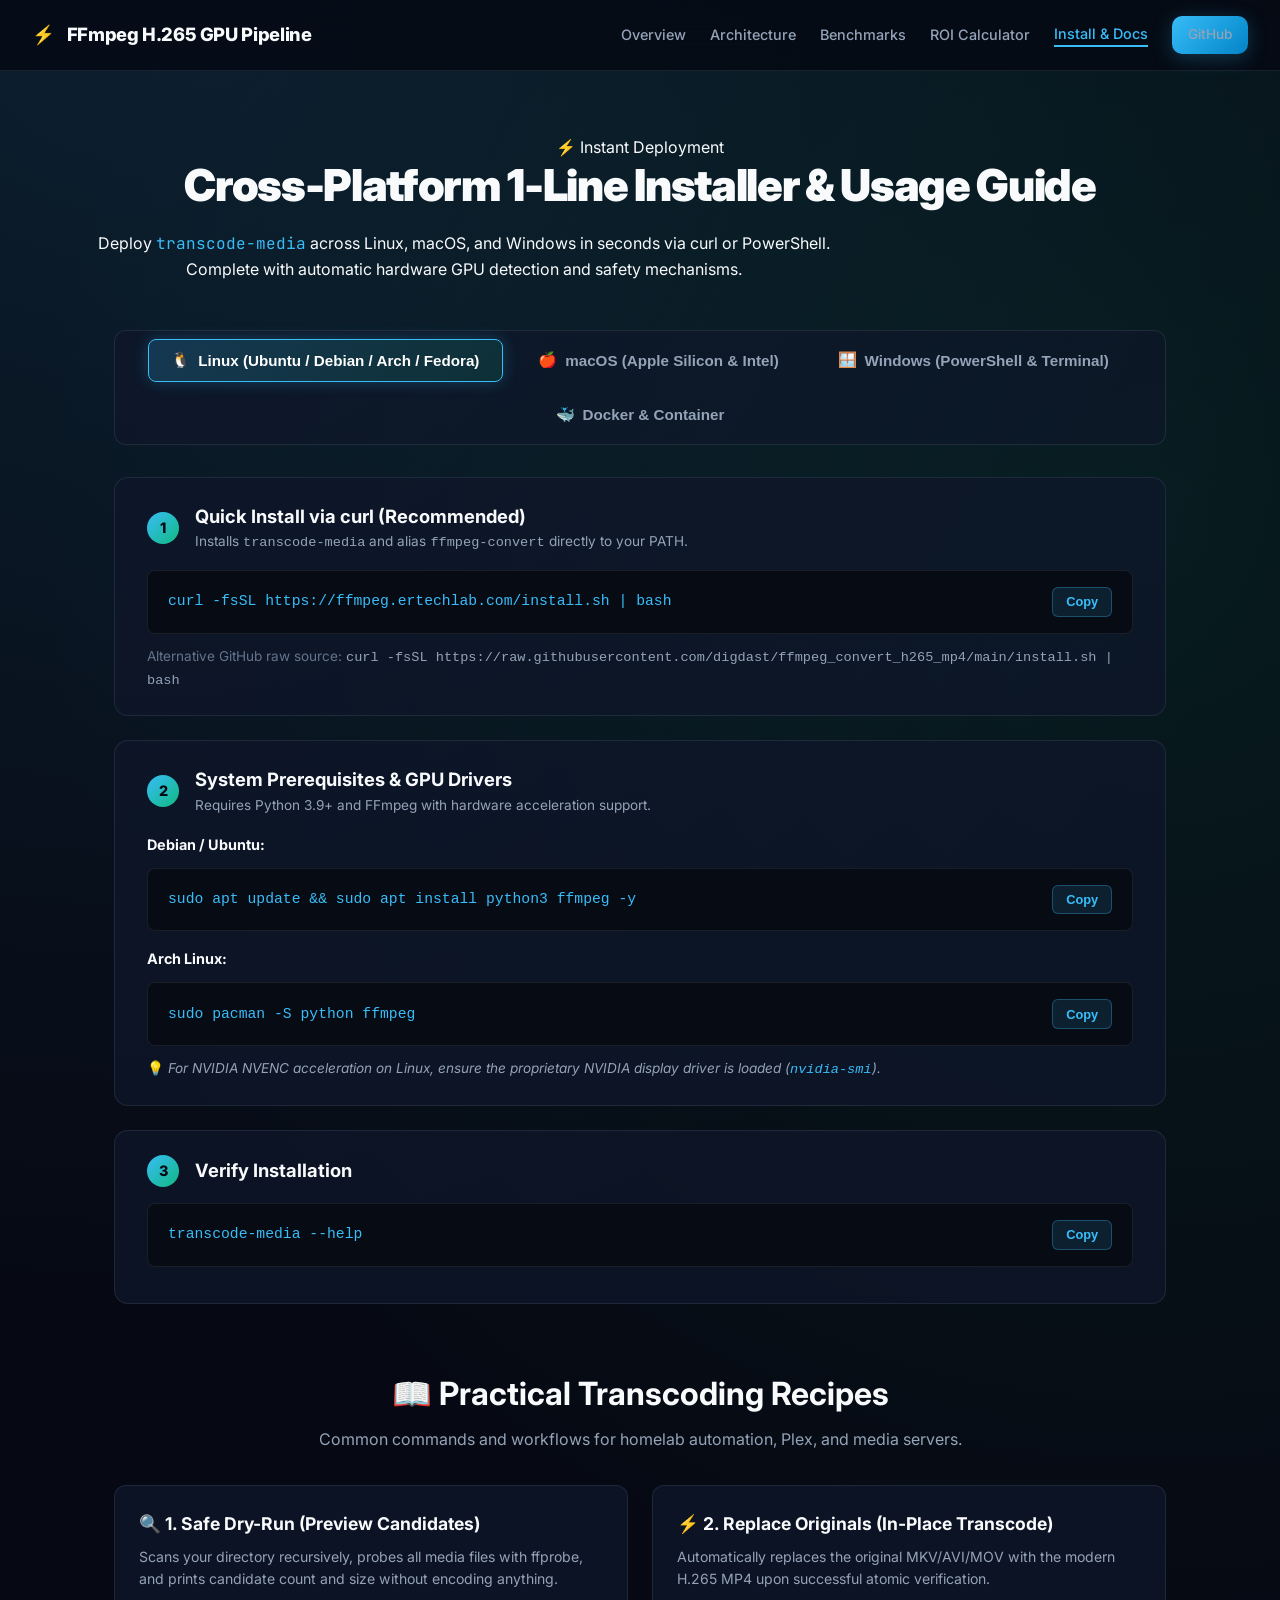
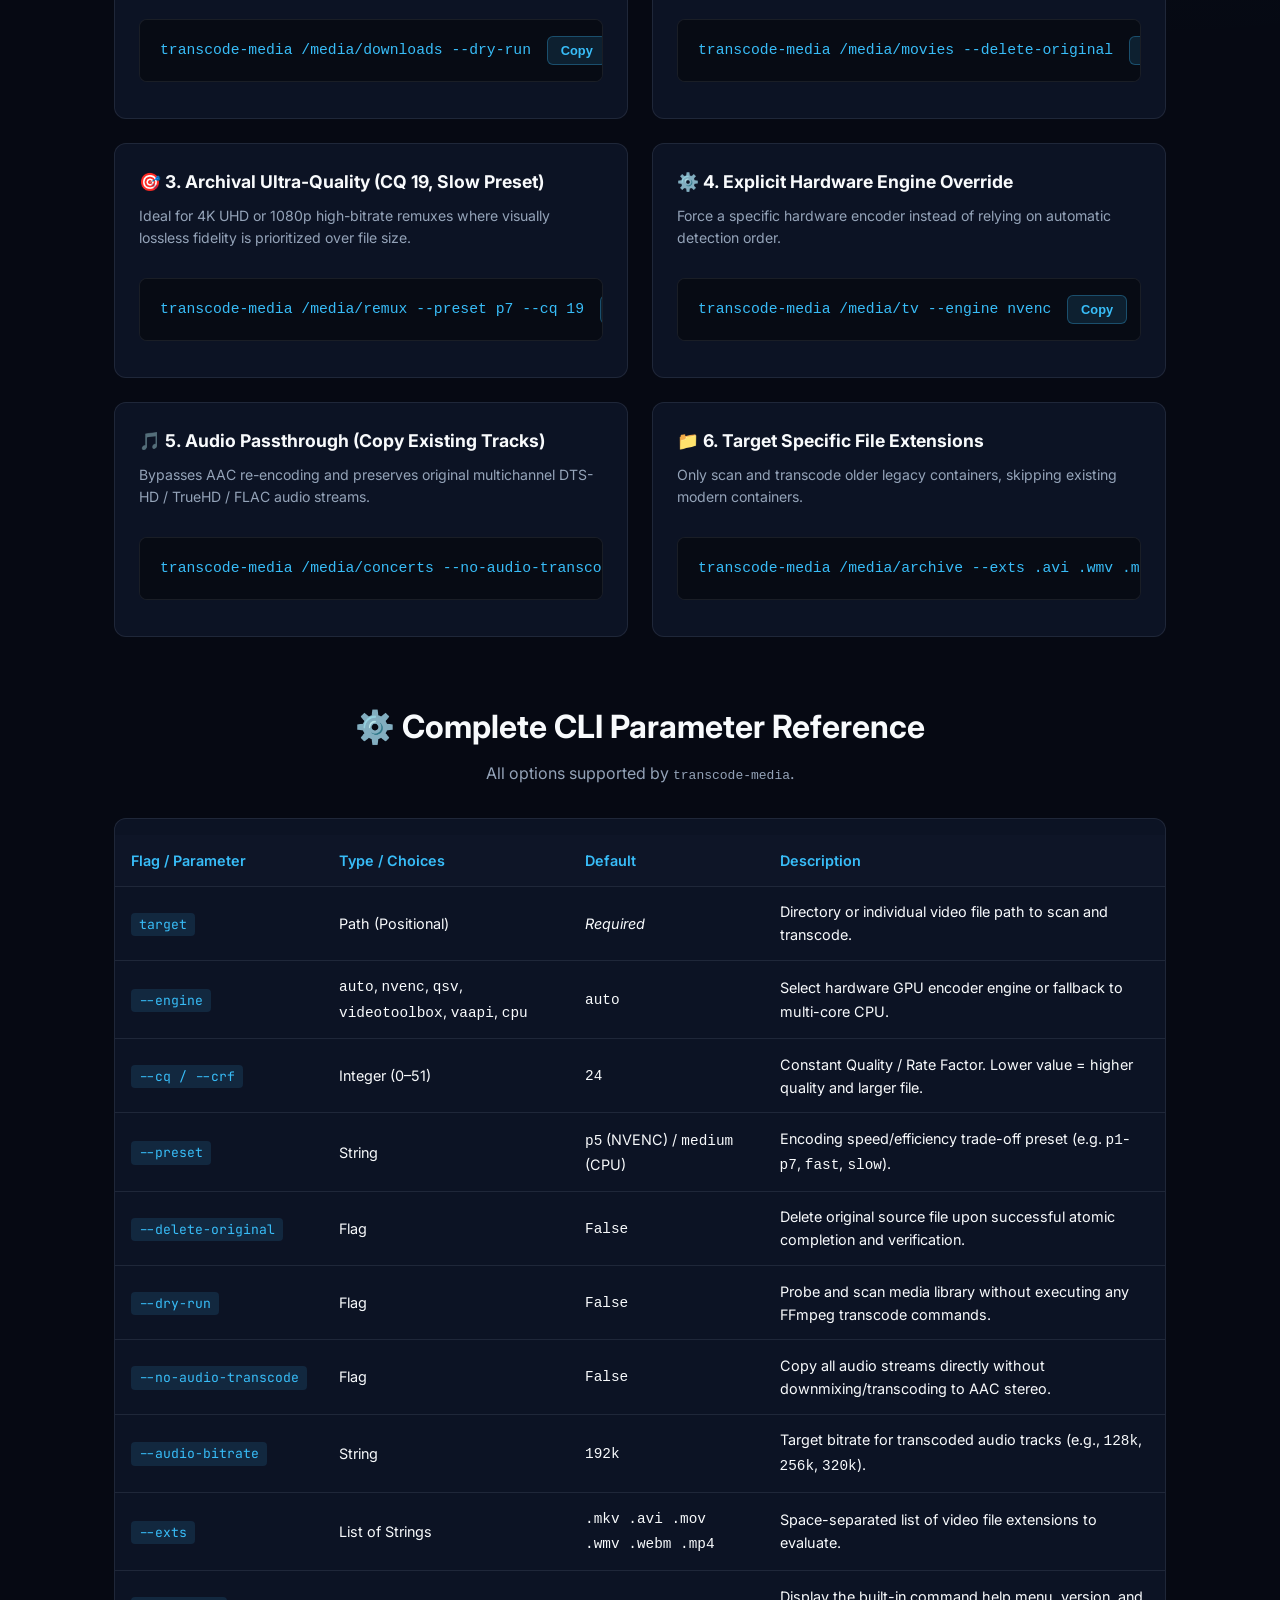
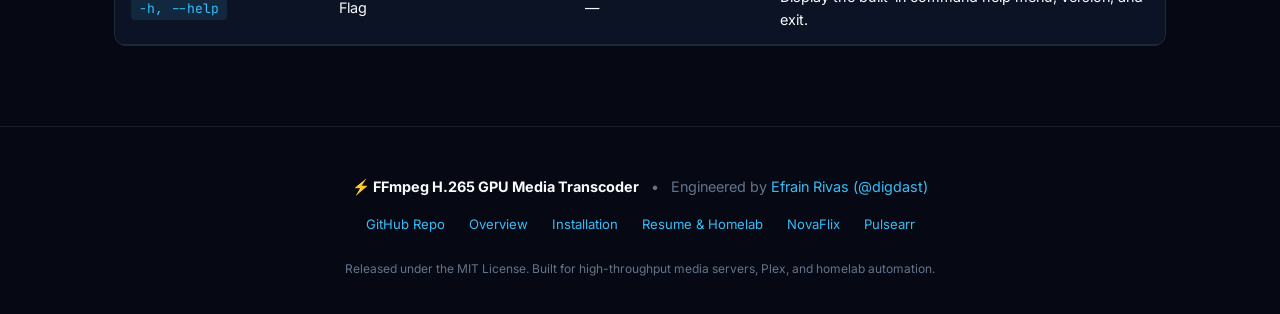
==== web/install.html @ f11d46e8 "feat(installer): add cross-platform 1-line curl/powershell installers and comprehensive web installa" ====
<!DOCTYPE html>
<html lang="en">
<head>
  <meta charset="UTF-8">
  <meta name="viewport" content="width=device-width, initial-scale=1.0">
  <title>Installation & Usage Guide | GPU-Accelerated H.265 Transcoder</title>
  <meta name="description" content="Cross-platform 1-line installer and comprehensive usage guide for the GPU-Accelerated H.265 (HEVC) Media Transcoder pipeline.">
  <link rel="stylesheet" href="css/style.css">
  <link rel="preconnect" href="https://fonts.googleapis.com">
  <link rel="preconnect" href="https://fonts.gstatic.com" crossorigin>
  <link href="https://fonts.googleapis.com/css2?family=Inter:wght@400;500;600;700;800&family=JetBrains+Mono:wght@400;500;600;700&display=swap" rel="stylesheet">
  <link rel="icon" type="image/svg+xml" href="data:image/svg+xml,<svg xmlns='http://www.w3.org/2000/svg' viewBox='0 0 24 24' fill='%2338bdf8'><path d='M13 2L3 14h9l-1 8 10-12h-9l1-8z'/></svg>">
</head>
<body>

  <!-- Navigation -->
  <nav class="navbar">
    <div class="nav-brand">
      <span class="nav-logo">⚡</span>
      <span class="nav-title">FFmpeg H.265 <span class="nav-badge">GPU Pipeline</span></span>
    </div>
    <div class="nav-links">
      <a href="index.html" class="nav-link">Overview</a>
      <a href="index.html#architecture" class="nav-link">Architecture</a>
      <a href="index.html#benchmarks" class="nav-link">Benchmarks</a>
      <a href="index.html#calculator" class="nav-link">ROI Calculator</a>
      <a href="install.html" class="nav-link active" style="color: var(--cyan); border-bottom: 2px solid var(--cyan);">Install & Docs</a>
      <a href="https://github.com/digdast/ffmpeg_convert_h265_mp4" target="_blank" rel="noopener noreferrer" class="btn btn-primary" style="padding: 0.5rem 1rem; font-size: 0.85rem;">
        GitHub
      </a>
    </div>
  </nav>

  <!-- Hero Section -->
  <header class="hero" style="padding: 4rem 1.5rem 2rem;">
    <div class="hero-badge">⚡ Instant Deployment</div>
    <h1 class="hero-title" style="font-size: 2.75rem;">
      Cross-Platform <span class="text-gradient">1-Line Installer</span> & Usage Guide
    </h1>
    <p class="hero-subtitle" style="max-width: 800px;">
      Deploy <code style="color:var(--cyan); font-family:var(--font-mono);">transcode-media</code> across Linux, macOS, and Windows in seconds via curl or PowerShell. Complete with automatic hardware GPU detection and safety mechanisms.
    </p>
  </header>

  <!-- Main Container -->
  <main class="container" style="max-width: 1100px; margin: 0 auto; padding: 1rem 1.5rem 5rem;">

    <!-- OS Switcher Tabs -->
    <div class="os-tabs">
      <button class="os-tab-btn active" data-tab="linux">
        <span>🐧</span> Linux (Ubuntu / Debian / Arch / Fedora)
      </button>
      <button class="os-tab-btn" data-tab="macos">
        <span>🍎</span> macOS (Apple Silicon & Intel)
      </button>
      <button class="os-tab-btn" data-tab="windows">
        <span>🪟</span> Windows (PowerShell & Terminal)
      </button>
      <button class="os-tab-btn" data-tab="docker">
        <span>🐳</span> Docker & Container
      </button>
    </div>

    <!-- TAB 1: LINUX -->
    <div class="tab-pane active" id="tab-linux">
      <div class="steps-container">

        <!-- Step 1: 1-Line Curl -->
        <div class="step-card">
          <div class="step-header">
            <span class="step-num">1</span>
            <div>
              <div class="step-title">Quick Install via curl (Recommended)</div>
              <div style="font-size: 0.85rem; color: var(--text-muted);">Installs <code>transcode-media</code> and alias <code>ffmpeg-convert</code> directly to your PATH.</div>
            </div>
          </div>
          <div class="code-box">
            <code id="curl-linux">curl -fsSL https://ffmpeg.ertechlab.com/install.sh | bash</code>
            <button class="copy-mini-btn" onclick="copyText(this, document.getElementById('curl-linux').innerText)">Copy</button>
          </div>
          <p style="font-size: 0.85rem; color: var(--text-dim); margin-top: 0.5rem;">
            Alternative GitHub raw source: <code style="color:var(--text-muted);">curl -fsSL https://raw.githubusercontent.com/digdast/ffmpeg_convert_h265_mp4/main/install.sh | bash</code>
          </p>
        </div>

        <!-- Step 2: Prerequisites -->
        <div class="step-card">
          <div class="step-header">
            <span class="step-num">2</span>
            <div>
              <div class="step-title">System Prerequisites & GPU Drivers</div>
              <div style="font-size: 0.85rem; color: var(--text-muted);">Requires Python 3.9+ and FFmpeg with hardware acceleration support.</div>
            </div>
          </div>
          <p style="font-size: 0.9rem; margin-bottom: 0.5rem;"><strong>Debian / Ubuntu:</strong></p>
          <div class="code-box">
            <code>sudo apt update && sudo apt install python3 ffmpeg -y</code>
            <button class="copy-mini-btn" onclick="copyText(this, 'sudo apt update && sudo apt install python3 ffmpeg -y')">Copy</button>
          </div>
          <p style="font-size: 0.9rem; margin-top: 1rem; margin-bottom: 0.5rem;"><strong>Arch Linux:</strong></p>
          <div class="code-box">
            <code>sudo pacman -S python ffmpeg</code>
            <button class="copy-mini-btn" onclick="copyText(this, 'sudo pacman -S python ffmpeg')">Copy</button>
          </div>
          <p style="font-size: 0.85rem; color: var(--text-muted); margin-top: 0.75rem;">
            💡 <em>For NVIDIA NVENC acceleration on Linux, ensure the proprietary NVIDIA display driver is loaded (<code style="color:var(--cyan);">nvidia-smi</code>).</em>
          </p>
        </div>

        <!-- Step 3: Verification -->
        <div class="step-card">
          <div class="step-header">
            <span class="step-num">3</span>
            <div>
              <div class="step-title">Verify Installation</div>
            </div>
          </div>
          <div class="code-box">
            <code>transcode-media --help</code>
            <button class="copy-mini-btn" onclick="copyText(this, 'transcode-media --help')">Copy</button>
          </div>
        </div>

      </div>
    </div>

    <!-- TAB 2: MACOS -->
    <div class="tab-pane" id="tab-macos">
      <div class="steps-container">

        <div class="step-card">
          <div class="step-header">
            <span class="step-num">1</span>
            <div>
              <div class="step-title">1-Line Install via Terminal</div>
              <div style="font-size: 0.85rem; color: var(--text-muted);">Supports M1/M2/M3/M4 Apple Silicon and Intel Macs with native VideoToolbox GPU acceleration.</div>
            </div>
          </div>
          <div class="code-box">
            <code id="curl-mac">curl -fsSL https://ffmpeg.ertechlab.com/install.sh | bash</code>
            <button class="copy-mini-btn" onclick="copyText(this, document.getElementById('curl-mac').innerText)">Copy</button>
          </div>
        </div>

        <div class="step-card">
          <div class="step-header">
            <span class="step-num">2</span>
            <div>
              <div class="step-title">Homebrew Dependencies</div>
              <div style="font-size: 0.85rem; color: var(--text-muted);">Install FFmpeg built with Apple VideoToolbox hardware encoder support.</div>
            </div>
          </div>
          <div class="code-box">
            <code>brew install python ffmpeg</code>
            <button class="copy-mini-btn" onclick="copyText(this, 'brew install python ffmpeg')">Copy</button>
          </div>
          <p style="font-size: 0.85rem; color: var(--text-muted); margin-top: 0.75rem;">
            🍏 <em>Apple VideoToolbox uses dedicated hardware media silicon on M-series chips for ultra-fast, zero-fan-noise transcoding.</em>
          </p>
        </div>

        <div class="step-card">
          <div class="step-header">
            <span class="step-num">3</span>
            <div>
              <div class="step-title">Verify CLI Availability</div>
            </div>
          </div>
          <div class="code-box">
            <code>transcode-media --help</code>
            <button class="copy-mini-btn" onclick="copyText(this, 'transcode-media --help')">Copy</button>
          </div>
        </div>

      </div>
    </div>

    <!-- TAB 3: WINDOWS -->
    <div class="tab-pane" id="tab-windows">
      <div class="steps-container">

        <div class="step-card">
          <div class="step-header">
            <span class="step-num">1</span>
            <div>
              <div class="step-title">1-Line PowerShell Installation</div>
              <div style="font-size: 0.85rem; color: var(--text-muted);">Runs in standard Windows PowerShell (5.1) or PowerShell Core (7+). No admin rights required.</div>
            </div>
          </div>
          <div class="code-box">
            <code id="curl-win">irm https://ffmpeg.ertechlab.com/install.ps1 | iex</code>
            <button class="copy-mini-btn" onclick="copyText(this, document.getElementById('curl-win').innerText)">Copy</button>
          </div>
          <p style="font-size: 0.85rem; color: var(--text-dim); margin-top: 0.5rem;">
            Alternative GitHub raw source: <code style="color:var(--text-muted);">irm https://raw.githubusercontent.com/digdast/ffmpeg_convert_h265_mp4/main/install.ps1 | iex</code>
          </p>
        </div>

        <div class="step-card">
          <div class="step-header">
            <span class="step-num">2</span>
            <div>
              <div class="step-title">Prerequisites via Windows Package Manager (winget)</div>
              <div style="font-size: 0.85rem; color: var(--text-muted);">If Python or FFmpeg are not already in your Windows PATH, install both with a single command:</div>
            </div>
          </div>
          <div class="code-box">
            <code>winget install Python.Python.3.12 Gyan.FFmpeg</code>
            <button class="copy-mini-btn" onclick="copyText(this, 'winget install Python.Python.3.12 Gyan.FFmpeg')">Copy</button>
          </div>
          <p style="font-size: 0.85rem; color: var(--text-muted); margin-top: 0.75rem;">
            💡 <em>Gyan.FFmpeg includes full NVIDIA NVENC and Intel QuickSync hardware codecs out of the box.</em>
          </p>
        </div>

        <div class="step-card">
          <div class="step-header">
            <span class="step-num">3</span>
            <div>
              <div class="step-title">Instant Global Execution</div>
              <div style="font-size: 0.85rem; color: var(--text-muted);">Both <code>transcode-media</code> and <code>ffmpeg-convert</code> are available in CMD and PowerShell:</div>
            </div>
          </div>
          <div class="code-box">
            <code>transcode-media "D:\Media\Movies" --dry-run</code>
            <button class="copy-mini-btn" onclick="copyText(this, 'transcode-media \"D:\\Media\\Movies\" --dry-run')">Copy</button>
          </div>
        </div>

      </div>
    </div>

    <!-- TAB 4: DOCKER -->
    <div class="tab-pane" id="tab-docker">
      <div class="steps-container">

        <div class="step-card">
          <div class="step-header">
            <span class="step-num">1</span>
            <div>
              <div class="step-title">Docker with NVIDIA GPU Passthrough</div>
              <div style="font-size: 0.85rem; color: var(--text-muted);">Run batch transcoding in an isolated container mounting your host media shares:</div>
            </div>
          </div>
          <div class="code-box">
            <code>docker run --rm -it --gpus all -v /data/media:/media python:3.11-slim bash -c "apt update && apt install -y ffmpeg curl && curl -fsSL https://ffmpeg.ertechlab.com/install.sh | bash && transcode-media /media"</code>
            <button class="copy-mini-btn" onclick="copyText(this, 'docker run --rm -it --gpus all -v /data/media:/media python:3.11-slim bash -c \"apt update && apt install -y ffmpeg curl && curl -fsSL https://ffmpeg.ertechlab.com/install.sh | bash && transcode-media /media\"')">Copy</button>
          </div>
        </div>

        <div class="step-card">
          <div class="step-header">
            <span class="step-num">2</span>
            <div>
              <div class="step-title">Kubernetes CronJob / Worker Integration</div>
              <div style="font-size: 0.85rem; color: var(--text-muted);">Deploy directly onto your K3s / K8s cluster alongside NFS persistent volumes.</div>
            </div>
          </div>
          <div class="code-box">
            <code>kubectl apply -f https://ffmpeg.ertechlab.com/k8s/k8s-manifest.yaml</code>
            <button class="copy-mini-btn" onclick="copyText(this, 'kubectl apply -f https://ffmpeg.ertechlab.com/k8s/k8s-manifest.yaml')">Copy</button>
          </div>
        </div>

      </div>
    </div>

    <!-- SECTION: PRACTICAL USAGE RECIPES -->
    <section style="margin-top: 4rem;">
      <div style="text-align: center; margin-bottom: 2rem;">
        <h2 style="font-size: 2rem; margin-bottom: 0.5rem;">📖 Practical Transcoding Recipes</h2>
        <p style="color: var(--text-muted);">Common commands and workflows for homelab automation, Plex, and media servers.</p>
      </div>

      <div class="recipes-grid">

        <!-- Recipe 1 -->
        <div class="recipe-card">
          <div>
            <h4>🔍 1. Safe Dry-Run (Preview Candidates)</h4>
            <p>Scans your directory recursively, probes all media files with ffprobe, and prints candidate count and size without encoding anything.</p>
          </div>
          <div class="code-box">
            <code>transcode-media /media/downloads --dry-run</code>
            <button class="copy-mini-btn" onclick="copyText(this, 'transcode-media /media/downloads --dry-run')">Copy</button>
          </div>
        </div>

        <!-- Recipe 2 -->
        <div class="recipe-card">
          <div>
            <h4>⚡ 2. Replace Originals (In-Place Transcode)</h4>
            <p>Automatically replaces the original MKV/AVI/MOV with the modern H.265 MP4 upon successful atomic verification.</p>
          </div>
          <div class="code-box">
            <code>transcode-media /media/movies --delete-original</code>
            <button class="copy-mini-btn" onclick="copyText(this, 'transcode-media /media/movies --delete-original')">Copy</button>
          </div>
        </div>

        <!-- Recipe 3 -->
        <div class="recipe-card">
          <div>
            <h4>🎯 3. Archival Ultra-Quality (CQ 19, Slow Preset)</h4>
            <p>Ideal for 4K UHD or 1080p high-bitrate remuxes where visually lossless fidelity is prioritized over file size.</p>
          </div>
          <div class="code-box">
            <code>transcode-media /media/remux --preset p7 --cq 19</code>
            <button class="copy-mini-btn" onclick="copyText(this, 'transcode-media /media/remux --preset p7 --cq 19')">Copy</button>
          </div>
        </div>

        <!-- Recipe 4 -->
        <div class="recipe-card">
          <div>
            <h4>⚙️ 4. Explicit Hardware Engine Override</h4>
            <p>Force a specific hardware encoder instead of relying on automatic detection order.</p>
          </div>
          <div class="code-box">
            <code>transcode-media /media/tv --engine nvenc</code>
            <button class="copy-mini-btn" onclick="copyText(this, 'transcode-media /media/tv --engine nvenc')">Copy</button>
          </div>
        </div>

        <!-- Recipe 5 -->
        <div class="recipe-card">
          <div>
            <h4>🎵 5. Audio Passthrough (Copy Existing Tracks)</h4>
            <p>Bypasses AAC re-encoding and preserves original multichannel DTS-HD / TrueHD / FLAC audio streams.</p>
          </div>
          <div class="code-box">
            <code>transcode-media /media/concerts --no-audio-transcode</code>
            <button class="copy-mini-btn" onclick="copyText(this, 'transcode-media /media/concerts --no-audio-transcode')">Copy</button>
          </div>
        </div>

        <!-- Recipe 6 -->
        <div class="recipe-card">
          <div>
            <h4>📁 6. Target Specific File Extensions</h4>
            <p>Only scan and transcode older legacy containers, skipping existing modern containers.</p>
          </div>
          <div class="code-box">
            <code>transcode-media /media/archive --exts .avi .wmv .mov</code>
            <button class="copy-mini-btn" onclick="copyText(this, 'transcode-media /media/archive --exts .avi .wmv .mov')">Copy</button>
          </div>
        </div>

      </div>
    </section>

    <!-- SECTION: CLI FLAGS REFERENCE TABLE -->
    <section style="margin-top: 4rem;">
      <div style="text-align: center; margin-bottom: 2rem;">
        <h2 style="font-size: 2rem; margin-bottom: 0.5rem;">⚙️ Complete CLI Parameter Reference</h2>
        <p style="color: var(--text-muted);">All options supported by <code>transcode-media</code>.</p>
      </div>

      <div style="background: var(--bg-card); border: 1px solid var(--border); border-radius: 12px; overflow-x: auto;">
        <table class="flag-table">
          <thead>
            <tr>
              <th>Flag / Parameter</th>
              <th>Type / Choices</th>
              <th>Default</th>
              <th>Description</th>
            </tr>
          </thead>
          <tbody>
            <tr>
              <td><span class="flag-badge">target</span></td>
              <td>Path (Positional)</td>
              <td><em>Required</em></td>
              <td>Directory or individual video file path to scan and transcode.</td>
            </tr>
            <tr>
              <td><span class="flag-badge">--engine</span></td>
              <td><code>auto</code>, <code>nvenc</code>, <code>qsv</code>, <code>videotoolbox</code>, <code>vaapi</code>, <code>cpu</code></td>
              <td><code>auto</code></td>
              <td>Select hardware GPU encoder engine or fallback to multi-core CPU.</td>
            </tr>
            <tr>
              <td><span class="flag-badge">--cq / --crf</span></td>
              <td>Integer (0–51)</td>
              <td><code>24</code></td>
              <td>Constant Quality / Rate Factor. Lower value = higher quality and larger file.</td>
            </tr>
            <tr>
              <td><span class="flag-badge">--preset</span></td>
              <td>String</td>
              <td><code>p5</code> (NVENC) / <code>medium</code> (CPU)</td>
              <td>Encoding speed/efficiency trade-off preset (e.g. <code>p1</code>-<code>p7</code>, <code>fast</code>, <code>slow</code>).</td>
            </tr>
            <tr>
              <td><span class="flag-badge">--delete-original</span></td>
              <td>Flag</td>
              <td><code>False</code></td>
              <td>Delete original source file upon successful atomic completion and verification.</td>
            </tr>
            <tr>
              <td><span class="flag-badge">--dry-run</span></td>
              <td>Flag</td>
              <td><code>False</code></td>
              <td>Probe and scan media library without executing any FFmpeg transcode commands.</td>
            </tr>
            <tr>
              <td><span class="flag-badge">--no-audio-transcode</span></td>
              <td>Flag</td>
              <td><code>False</code></td>
              <td>Copy all audio streams directly without downmixing/transcoding to AAC stereo.</td>
            </tr>
            <tr>
              <td><span class="flag-badge">--audio-bitrate</span></td>
              <td>String</td>
              <td><code>192k</code></td>
              <td>Target bitrate for transcoded audio tracks (e.g., <code>128k</code>, <code>256k</code>, <code>320k</code>).</td>
            </tr>
            <tr>
              <td><span class="flag-badge">--exts</span></td>
              <td>List of Strings</td>
              <td><code>.mkv .avi .mov .wmv .webm .mp4</code></td>
              <td>Space-separated list of video file extensions to evaluate.</td>
            </tr>
            <tr>
              <td><span class="flag-badge">-h, --help</span></td>
              <td>Flag</td>
              <td>—</td>
              <td>Display the built-in command help menu, version, and exit.</td>
            </tr>
          </tbody>
        </table>
      </div>
    </section>

  </main>

  <!-- Footer -->
  <footer>
    <div style="margin-bottom: 1rem;">
      <span style="font-weight: 700; color: var(--text-main);">⚡ FFmpeg H.265 GPU Media Transcoder</span>
      <span style="margin: 0 0.5rem; color: var(--text-dim);">•</span>
      <span>Engineered by <a href="https://github.com/digdast" target="_blank" rel="noopener noreferrer">Efrain Rivas (@digdast)</a></span>
    </div>
    <div style="font-size: 0.82rem; color: var(--text-dim); display: flex; justify-content: center; gap: 1.5rem; flex-wrap: wrap;">
      <a href="https://github.com/digdast/ffmpeg_convert_h265_mp4" target="_blank" rel="noopener noreferrer">GitHub Repo</a>
      <a href="index.html">Overview</a>
      <a href="install.html">Installation</a>
      <a href="https://resume.ertechlab.com" target="_blank" rel="noopener noreferrer">Resume & Homelab</a>
      <a href="https://github.com/digdast/novaflix" target="_blank" rel="noopener noreferrer">NovaFlix</a>
      <a href="https://github.com/digdast/pulsearr" target="_blank" rel="noopener noreferrer">Pulsearr</a>
    </div>
    <div style="margin-top: 1.5rem; font-size: 0.75rem; color: var(--text-dim);">
      Released under the MIT License. Built for high-throughput media servers, Plex, and homelab automation.
    </div>
  </footer>

  <script src="js/app.js"></script>
</body>
</html>
---- web/css/style.css ----
:root {
  --bg-base: #060913;
  --bg-surface: #0c1222;
  --bg-card: rgba(15, 23, 42, 0.78);
  --bg-card-hover: rgba(30, 41, 59, 0.85);
  --border: rgba(148, 163, 184, 0.14);
  --border-focus: rgba(56, 189, 248, 0.45);
  --cyan: #38bdf8;
  --cyan-glow: rgba(56, 189, 248, 0.25);
  --green: #10b981;
  --green-glow: rgba(16, 185, 129, 0.25);
  --purple: #a855f7;
  --amber: #f59e0b;
  --rose: #f43f5e;
  --text-main: #f8fafc;
  --text-muted: #94a3b8;
  --text-dim: #64748b;
  --font-sans: 'Inter', -apple-system, BlinkMacSystemFont, 'Segoe UI', Roboto, sans-serif;
  --font-mono: 'JetBrains Mono', monospace;
}

* {
  box-sizing: border-box;
  margin: 0;
  padding: 0;
}

body {
  background: radial-gradient(circle at 10% 0%, rgba(56, 189, 248, 0.12), transparent 35%),
              radial-gradient(circle at 90% 15%, rgba(16, 185, 129, 0.10), transparent 35%),
              var(--bg-base);
  color: var(--text-main);
  font-family: var(--font-sans);
  line-height: 1.6;
  min-height: 100vh;
  overflow-x: hidden;
}

a {
  color: inherit;
  text-decoration: none;
}

/* Glassmorphism Navigation */
.navbar {
  position: sticky;
  top: 0;
  z-index: 100;
  backdrop-filter: blur(16px);
  background: rgba(6, 9, 19, 0.82);
  border-bottom: 1px solid var(--border);
  padding: 1rem 2rem;
  display: flex;
  align-items: center;
  justify-content: space-between;
}

.nav-brand {
  display: flex;
  align-items: center;
  gap: 0.75rem;
  font-weight: 800;
  font-size: 1.15rem;
  letter-spacing: -0.02em;
}

.brand-badge {
  background: linear-gradient(135deg, var(--cyan), var(--green));
  color: #060913;
  font-family: var(--font-mono);
  font-size: 0.75rem;
  font-weight: 800;
  padding: 0.2rem 0.5rem;
  border-radius: 6px;
  text-transform: uppercase;
}

.nav-links {
  display: flex;
  align-items: center;
  gap: 1.5rem;
  list-style: none;
}

.nav-links a {
  color: var(--text-muted);
  font-size: 0.9rem;
  font-weight: 500;
  transition: color 0.2s ease;
}

.nav-links a:hover {
  color: var(--cyan);
}

.btn-github {
  display: inline-flex;
  align-items: center;
  gap: 0.5rem;
  background: var(--bg-card);
  border: 1px solid var(--border-focus);
  padding: 0.45rem 1rem;
  border-radius: 8px;
  font-size: 0.85rem;
  font-weight: 600;
  color: var(--text-main);
  transition: all 0.25s ease;
}

.btn-github:hover {
  background: var(--cyan);
  color: #060913;
  box-shadow: 0 0 20px var(--cyan-glow);
  transform: translateY(-1px);
}

/* Hero Section */
.hero {
  max-width: 1200px;
  margin: 0 auto;
  padding: 5rem 2rem 3rem;
  text-align: center;
}

.hero-tag {
  display: inline-flex;
  align-items: center;
  gap: 0.5rem;
  background: rgba(56, 189, 248, 0.1);
  border: 1px solid rgba(56, 189, 248, 0.25);
  color: var(--cyan);
  font-family: var(--font-mono);
  font-size: 0.82rem;
  padding: 0.35rem 0.9rem;
  border-radius: 9999px;
  margin-bottom: 1.5rem;
}

.hero h1 {
  font-size: 3.25rem;
  font-weight: 900;
  line-height: 1.15;
  letter-spacing: -0.03em;
  margin-bottom: 1.25rem;
}

.hero h1 span.gradient {
  background: linear-gradient(135deg, #38bdf8 0%, #34d399 50%, #a855f7 100%);
  -webkit-background-clip: text;
  -webkit-text-fill-color: transparent;
}

.hero-desc {
  max-width: 760px;
  margin: 0 auto 2.5rem;
  color: var(--text-muted);
  font-size: 1.15rem;
  line-height: 1.7;
}

.hero-cta {
  display: flex;
  align-items: center;
  justify-content: center;
  gap: 1rem;
  flex-wrap: wrap;
}

.btn-primary {
  display: inline-flex;
  align-items: center;
  gap: 0.5rem;
  background: linear-gradient(135deg, var(--cyan), #0284c7);
  color: #060913;
  font-weight: 700;
  font-size: 0.95rem;
  padding: 0.75rem 1.75rem;
  border-radius: 10px;
  box-shadow: 0 4px 20px var(--cyan-glow);
  transition: all 0.25s ease;
}

.btn-primary:hover {
  transform: translateY(-2px);
  box-shadow: 0 6px 25px var(--cyan-glow);
}

.btn-secondary {
  display: inline-flex;
  align-items: center;
  gap: 0.5rem;
  background: rgba(30, 41, 59, 0.6);
  border: 1px solid var(--border);
  color: var(--text-main);
  font-weight: 600;
  font-size: 0.95rem;
  padding: 0.75rem 1.5rem;
  border-radius: 10px;
  transition: all 0.25s ease;
}

.btn-secondary:hover {
  background: rgba(51, 65, 85, 0.8);
  border-color: var(--text-muted);
}

/* Metric Counters */
.metrics-grid {
  display: grid;
  grid-template-columns: repeat(auto-fit, minmax(220px, 1fr));
  gap: 1.25rem;
  max-width: 1200px;
  margin: 3rem auto;
  padding: 0 2rem;
}

.metric-card {
  background: var(--bg-card);
  border: 1px solid var(--border);
  padding: 1.5rem;
  border-radius: 14px;
  backdrop-filter: blur(12px);
  position: relative;
  overflow: hidden;
  transition: transform 0.2s ease, border-color 0.2s ease;
}

.metric-card:hover {
  transform: translateY(-3px);
  border-color: var(--border-focus);
}

.metric-val {
  font-size: 2.25rem;
  font-weight: 900;
  font-family: var(--font-mono);
  color: var(--cyan);
  margin-bottom: 0.25rem;
}

.metric-card:nth-child(2) .metric-val { color: var(--green); }
.metric-card:nth-child(3) .metric-val { color: var(--purple); }
.metric-card:nth-child(4) .metric-val { color: var(--amber); }

.metric-label {
  font-size: 0.85rem;
  font-weight: 600;
  color: var(--text-muted);
  text-transform: uppercase;
  letter-spacing: 0.05em;
}

.metric-sub {
  font-size: 0.8rem;
  color: var(--text-dim);
  margin-top: 0.25rem;
}

/* Architecture & Pipeline Sections */
.section {
  max-width: 1200px;
  margin: 5rem auto;
  padding: 0 2rem;
}

.section-header {
  text-align: center;
  margin-bottom: 3rem;
}

.section-tag {
  color: var(--cyan);
  font-family: var(--font-mono);
  font-size: 0.85rem;
  font-weight: 700;
  letter-spacing: 0.1em;
  text-transform: uppercase;
}

.section-title {
  font-size: 2.2rem;
  font-weight: 800;
  margin-top: 0.4rem;
  letter-spacing: -0.02em;
}

.section-subtitle {
  color: var(--text-muted);
  font-size: 1rem;
  margin-top: 0.5rem;
}

/* Comparison Table */
.table-wrapper {
  background: var(--bg-card);
  border: 1px solid var(--border);
  border-radius: 16px;
  overflow: hidden;
  backdrop-filter: blur(14px);
}

table.comp-table {
  width: 100%;
  border-collapse: collapse;
  text-align: left;
}

table.comp-table th {
  background: rgba(30, 41, 59, 0.4);
  padding: 1.1rem 1.5rem;
  font-size: 0.85rem;
  font-weight: 700;
  text-transform: uppercase;
  letter-spacing: 0.05em;
  color: var(--text-muted);
  border-bottom: 1px solid var(--border);
}

table.comp-table td {
  padding: 1.1rem 1.5rem;
  border-bottom: 1px solid var(--border);
  font-size: 0.95rem;
}

table.comp-table tr:last-child td {
  border-bottom: none;
}

.badge-win {
  color: var(--green);
  font-weight: 700;
  display: inline-flex;
  align-items: center;
  gap: 0.35rem;
}

.badge-lose {
  color: var(--rose);
}

/* Interactive Calculator Tool */
.calculator-box {
  background: var(--bg-card);
  border: 1px solid var(--border-focus);
  border-radius: 18px;
  padding: 2.5rem;
  box-shadow: 0 10px 40px rgba(0, 0, 0, 0.45);
}

.calc-grid {
  display: grid;
  grid-template-columns: 1fr 1fr;
  gap: 2.5rem;
  align-items: center;
}

@media (max-width: 850px) {
  .calc-grid { grid-template-columns: 1fr; gap: 1.5rem; }
  .hero h1 { font-size: 2.25rem; }
}

.calc-controls {
  display: flex;
  flex-direction: column;
  gap: 1.5rem;
}

.control-group {
  display: flex;
  flex-direction: column;
  gap: 0.5rem;
}

.control-label {
  display: flex;
  justify-content: space-between;
  font-size: 0.9rem;
  font-weight: 600;
  color: var(--text-main);
}

.control-label span.val {
  color: var(--cyan);
  font-family: var(--font-mono);
}

input[type="range"] {
  accent-color: var(--cyan);
  width: 100%;
  cursor: pointer;
}

select.calc-select {
  background: #060913;
  border: 1px solid var(--border);
  color: var(--text-main);
  padding: 0.7rem 1rem;
  border-radius: 8px;
  font-family: var(--font-sans);
  font-size: 0.9rem;
}

.calc-result-box {
  background: #060913;
  border: 1px solid var(--border);
  border-radius: 14px;
  padding: 2rem;
  text-align: center;
}

.calc-saved-number {
  font-size: 3.5rem;
  font-weight: 900;
  font-family: var(--font-mono);
  color: var(--green);
  line-height: 1;
}

.calc-saved-label {
  font-size: 0.9rem;
  color: var(--text-muted);
  margin-top: 0.5rem;
  font-weight: 600;
}

/* Feature Cards Grid */
.features-grid {
  display: grid;
  grid-template-columns: repeat(auto-fit, minmax(320px, 1fr));
  gap: 1.5rem;
}

.feature-card {
  background: var(--bg-card);
  border: 1px solid var(--border);
  border-radius: 16px;
  padding: 2rem;
  transition: all 0.25s ease;
}

.feature-card:hover {
  border-color: var(--border-focus);
  transform: translateY(-4px);
  box-shadow: 0 10px 30px rgba(0, 0, 0, 0.4);
}

.feature-icon {
  width: 48px;
  height: 48px;
  border-radius: 12px;
  display: flex;
  align-items: center;
  justify-content: center;
  font-size: 1.5rem;
  margin-bottom: 1.25rem;
  background: rgba(56, 189, 248, 0.1);
  border: 1px solid rgba(56, 189, 248, 0.25);
  color: var(--cyan);
}

.feature-title {
  font-size: 1.25rem;
  font-weight: 700;
  margin-bottom: 0.75rem;
}

.feature-desc {
  color: var(--text-muted);
  font-size: 0.95rem;
  line-height: 1.6;
}

/* Terminal Component */
.terminal-card {
  background: #050811;
  border: 1px solid rgba(148, 163, 184, 0.2);
  border-radius: 14px;
  overflow: hidden;
  box-shadow: 0 15px 35px rgba(0, 0, 0, 0.6);
  font-family: var(--font-mono);
}

.terminal-header {
  background: #0f172a;
  padding: 0.75rem 1.25rem;
  display: flex;
  align-items: center;
  justify-content: space-between;
  border-bottom: 1px solid rgba(255, 255, 255, 0.08);
}

.terminal-dots {
  display: flex;
  gap: 0.45rem;
}

.terminal-dot {
  width: 11px;
  height: 11px;
  border-radius: 50%;
}

.dot-red { background: #ef4444; }
.dot-yellow { background: #f59e0b; }
.dot-green { background: #10b981; }

.terminal-title {
  color: var(--text-muted);
  font-size: 0.8rem;
  font-weight: 600;
}

.terminal-body {
  padding: 1.5rem;
  font-size: 0.88rem;
  line-height: 1.65;
  color: #cbd5e1;
  overflow-x: auto;
}

.term-cyan { color: #38bdf8; }
.term-green { color: #34d399; }
.term-yellow { color: #fbbf24; }
.term-dim { color: #64748b; }
.term-bold { font-weight: 700; }

/* Footer */
footer {
  border-top: 1px solid var(--border);
  padding: 3rem 2rem;
  text-align: center;
  color: var(--text-dim);
  font-size: 0.9rem;
}

footer a {
  color: var(--cyan);
}

/* OS Switcher & Installer Tabs */
.os-tabs {
  display: flex;
  flex-wrap: wrap;
  gap: 0.75rem;
  background: rgba(15, 23, 42, 0.6);
  padding: 0.5rem;
  border-radius: 12px;
  border: 1px solid var(--border);
  margin-bottom: 2rem;
  justify-content: center;
}

.os-tab-btn {
  background: transparent;
  color: var(--text-muted);
  border: 1px solid transparent;
  padding: 0.7rem 1.4rem;
  border-radius: 8px;
  font-weight: 600;
  font-size: 0.95rem;
  cursor: pointer;
  transition: all 0.25s ease;
  display: flex;
  align-items: center;
  gap: 0.5rem;
}

.os-tab-btn:hover {
  color: var(--text-main);
  background: rgba(56, 189, 248, 0.08);
}

.os-tab-btn.active {
  background: linear-gradient(135deg, rgba(56, 189, 248, 0.2), rgba(16, 185, 129, 0.15));
  color: #ffffff;
  border-color: var(--cyan);
  box-shadow: 0 0 15px var(--cyan-glow);
}

.tab-pane {
  display: none;
  animation: fadeIn 0.3s ease;
}

.tab-pane.active {
  display: block;
}

@keyframes fadeIn {
  from { opacity: 0; transform: translateY(6px); }
  to { opacity: 1; transform: translateY(0); }
}

/* Steps Layout */
.steps-container {
  display: flex;
  flex-direction: column;
  gap: 1.5rem;
  margin-bottom: 3rem;
}

.step-card {
  background: var(--bg-card);
  border: 1px solid var(--border);
  border-radius: 14px;
  padding: 1.5rem 2rem;
  position: relative;
  transition: border-color 0.25s ease;
}

.step-card:hover {
  border-color: var(--border-focus);
}

.step-header {
  display: flex;
  align-items: center;
  gap: 1rem;
  margin-bottom: 1rem;
}

.step-num {
  background: linear-gradient(135deg, var(--cyan), var(--green));
  color: #060913;
  width: 32px;
  height: 32px;
  border-radius: 50%;
  display: flex;
  align-items: center;
  justify-content: center;
  font-weight: 800;
  font-size: 0.9rem;
}

.step-title {
  font-size: 1.15rem;
  font-weight: 700;
  color: var(--text-main);
}

/* Code Box with 1-Click Copy */
.code-box {
  background: #070b14;
  border: 1px solid rgba(255, 255, 255, 0.08);
  border-radius: 8px;
  padding: 1rem 1.25rem;
  display: flex;
  align-items: center;
  justify-content: space-between;
  gap: 1rem;
  font-family: var(--font-mono);
  font-size: 0.92rem;
  color: var(--cyan);
  overflow-x: auto;
  margin: 0.75rem 0;
}

.code-box code {
  white-space: nowrap;
}

.copy-mini-btn {
  background: rgba(56, 189, 248, 0.12);
  border: 1px solid rgba(56, 189, 248, 0.3);
  color: var(--cyan);
  padding: 0.4rem 0.8rem;
  border-radius: 6px;
  font-size: 0.8rem;
  cursor: pointer;
  font-weight: 600;
  transition: all 0.2s ease;
  white-space: nowrap;
}

.copy-mini-btn:hover {
  background: var(--cyan);
  color: #060913;
}

/* Recipes Grid */
.recipes-grid {
  display: grid;
  grid-template-columns: repeat(auto-fit, minmax(360px, 1fr));
  gap: 1.5rem;
  margin-top: 1.5rem;
}

.recipe-card {
  background: var(--bg-card);
  border: 1px solid var(--border);
  border-radius: 12px;
  padding: 1.5rem;
  display: flex;
  flex-direction: column;
  justify-content: space-between;
  transition: transform 0.2s ease, border-color 0.2s ease;
}

.recipe-card:hover {
  transform: translateY(-3px);
  border-color: var(--border-focus);
}

.recipe-card h4 {
  font-size: 1.1rem;
  margin-bottom: 0.5rem;
  color: var(--text-main);
}

.recipe-card p {
  font-size: 0.88rem;
  color: var(--text-muted);
  margin-bottom: 1rem;
}

/* Flag Reference Table */
.flag-table {
  width: 100%;
  border-collapse: collapse;
  font-size: 0.9rem;
  margin-top: 1rem;
}

.flag-table th, .flag-table td {
  padding: 0.85rem 1rem;
  text-align: left;
  border-bottom: 1px solid var(--border);
}

.flag-table th {
  background: rgba(15, 23, 42, 0.6);
  color: var(--cyan);
  font-weight: 600;
}

.flag-table tr:hover td {
  background: rgba(30, 41, 59, 0.3);
}

.flag-badge {
  font-family: var(--font-mono);
  background: rgba(56, 189, 248, 0.12);
  color: var(--cyan);
  padding: 0.2rem 0.5rem;
  border-radius: 4px;
  font-size: 0.82rem;
  white-space: nowrap;
}
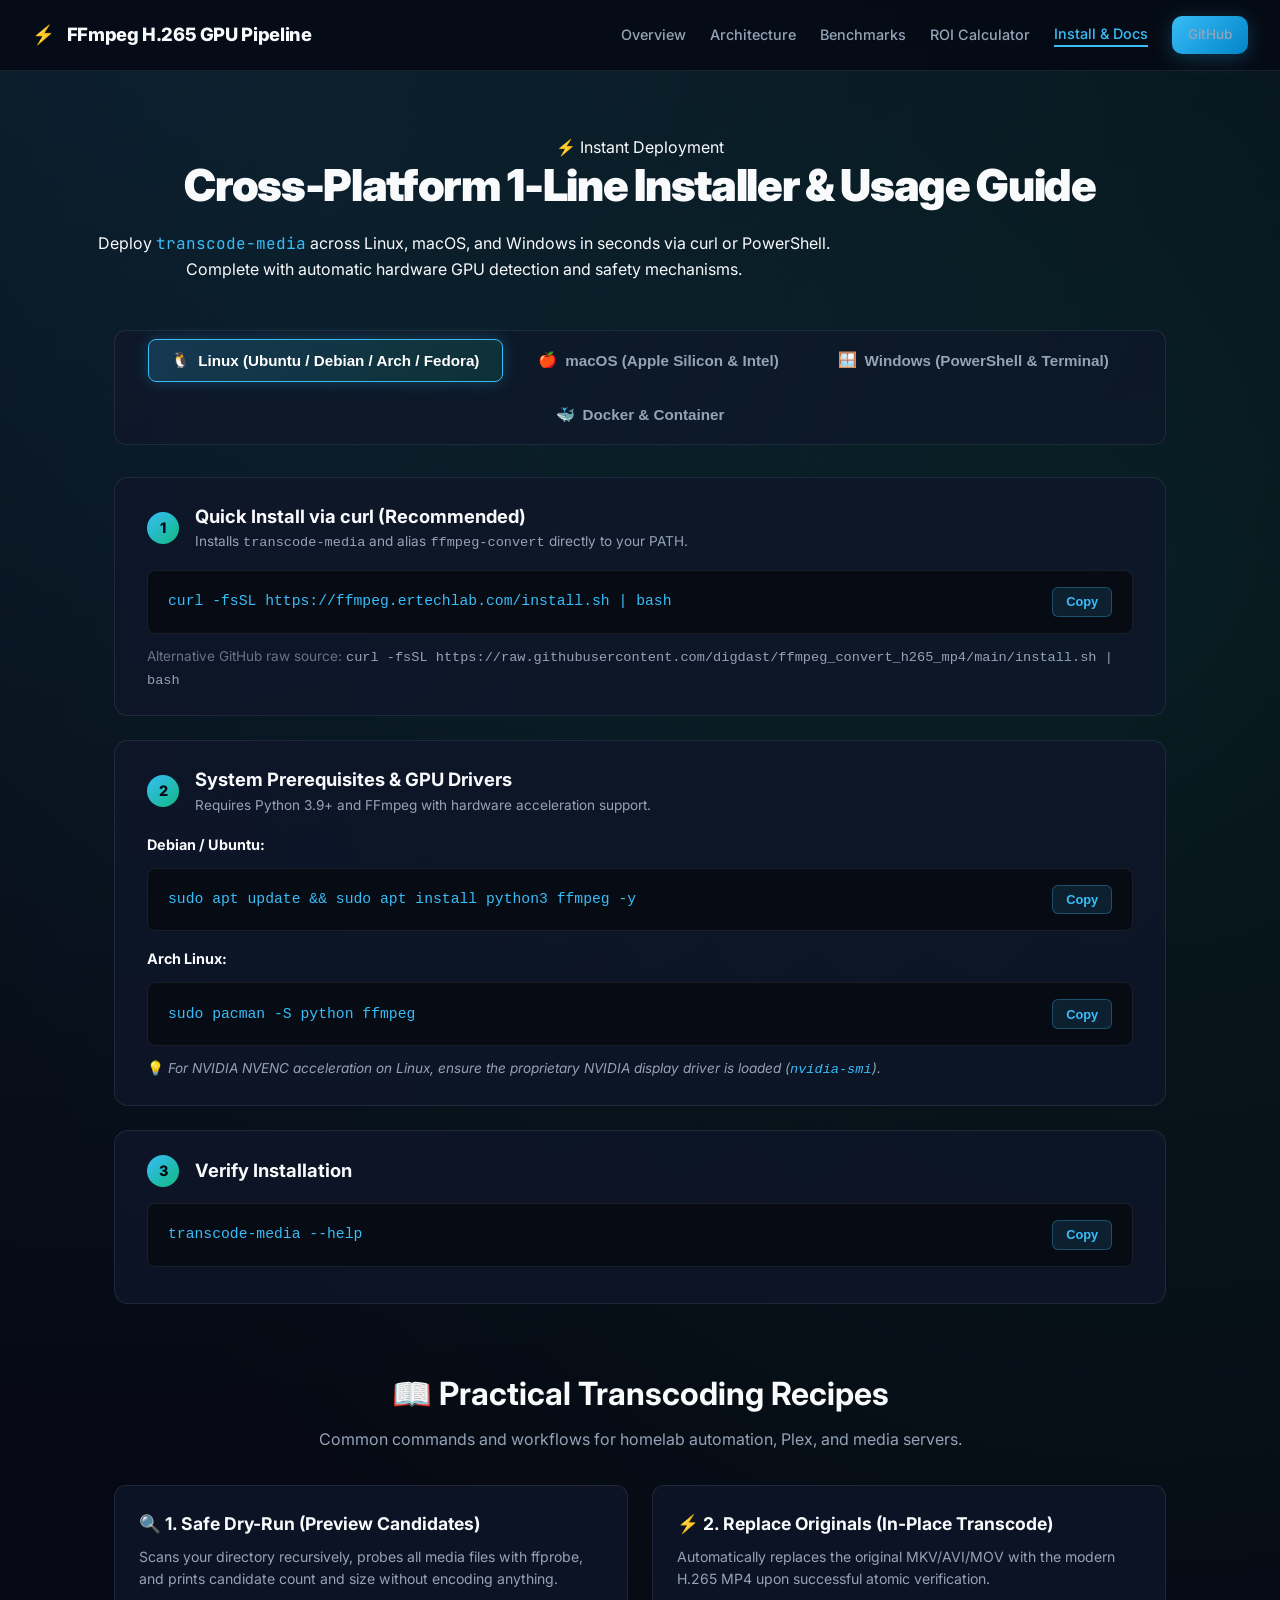
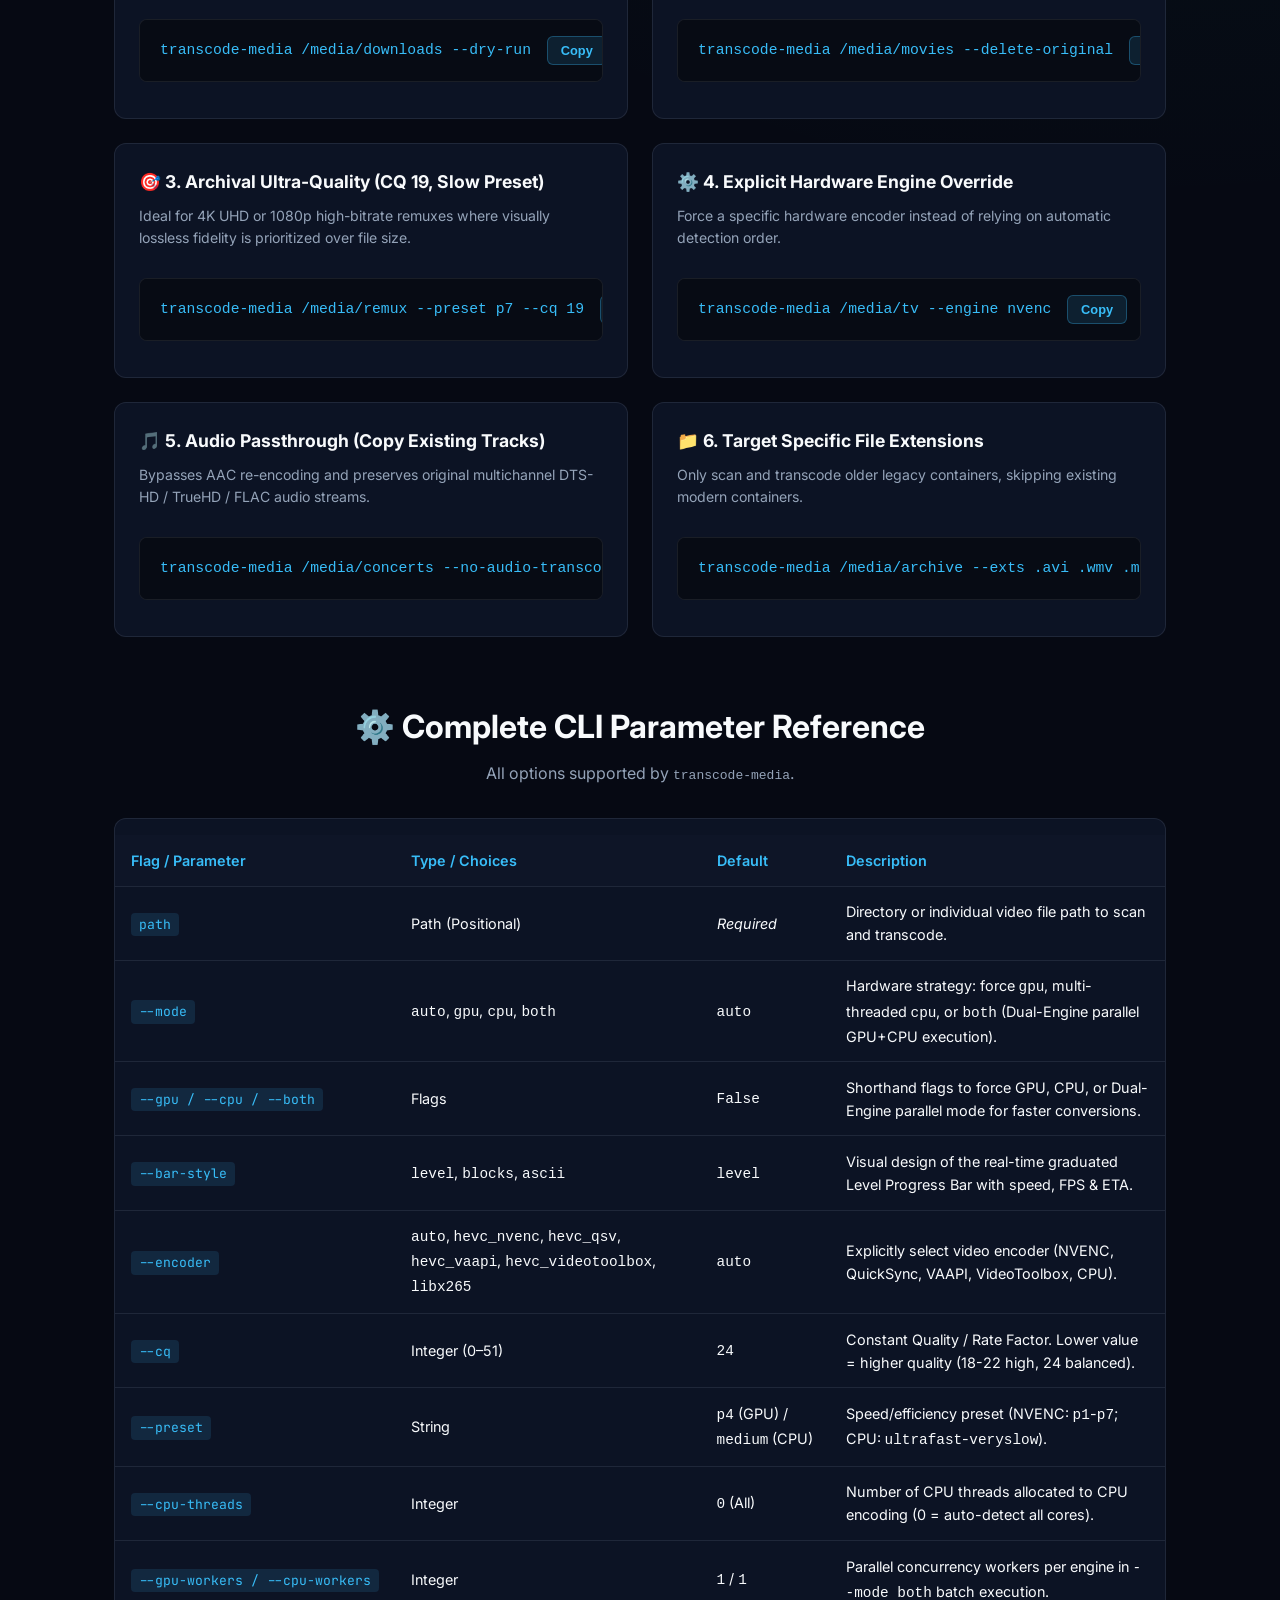
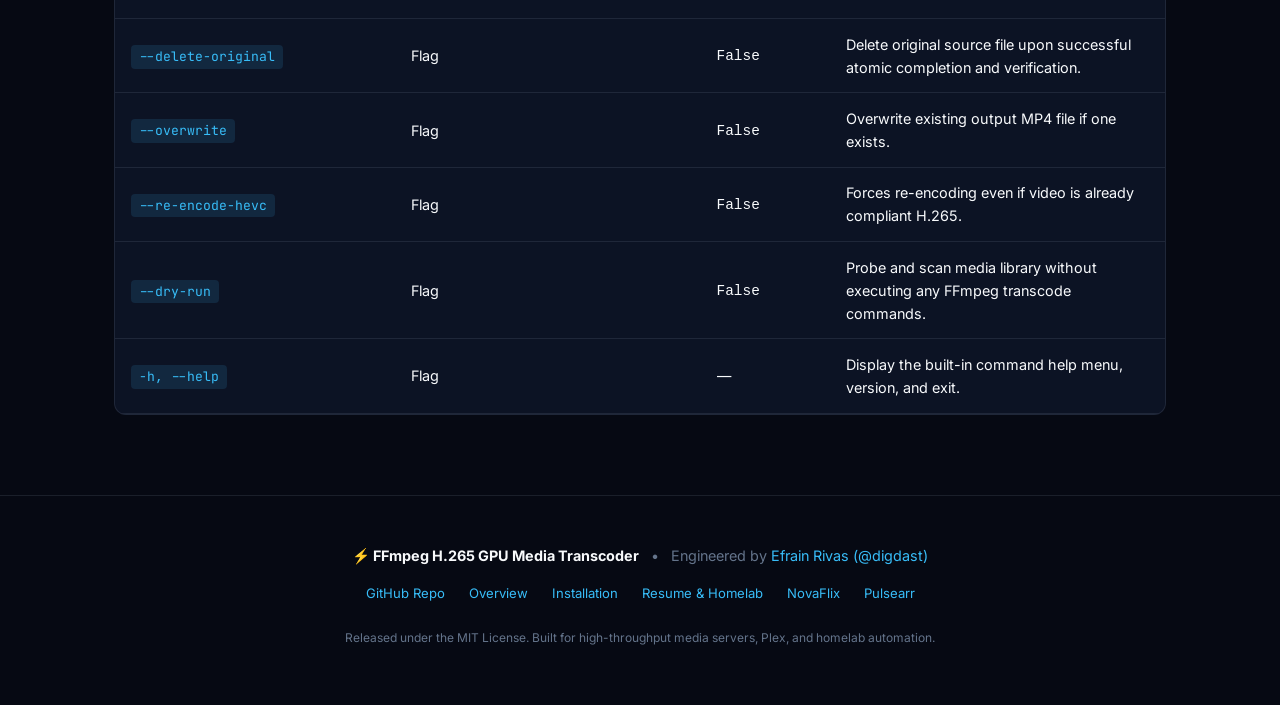
==== commit c6aedba1: "fix(transcoder): resolve subtitle mov_text error 234 and add intelligent container/subtitle handling" ====
--- a/web/install.html
+++ b/web/install.html
@@ -368,28 +368,58 @@
           </thead>
           <tbody>
             <tr>
-              <td><span class="flag-badge">target</span></td>
+              <td><span class="flag-badge">path</span></td>
               <td>Path (Positional)</td>
               <td><em>Required</em></td>
               <td>Directory or individual video file path to scan and transcode.</td>
             </tr>
             <tr>
-              <td><span class="flag-badge">--engine</span></td>
-              <td><code>auto</code>, <code>nvenc</code>, <code>qsv</code>, <code>videotoolbox</code>, <code>vaapi</code>, <code>cpu</code></td>
+              <td><span class="flag-badge">--mode</span></td>
+              <td><code>auto</code>, <code>gpu</code>, <code>cpu</code>, <code>both</code></td>
               <td><code>auto</code></td>
-              <td>Select hardware GPU encoder engine or fallback to multi-core CPU.</td>
-            </tr>
-            <tr>
-              <td><span class="flag-badge">--cq / --crf</span></td>
+              <td>Hardware strategy: force <code>gpu</code>, multi-threaded <code>cpu</code>, or <code>both</code> (Dual-Engine parallel GPU+CPU execution).</td>
+            </tr>
+            <tr>
+              <td><span class="flag-badge">--gpu / --cpu / --both</span></td>
+              <td>Flags</td>
+              <td><code>False</code></td>
+              <td>Shorthand flags to force GPU, CPU, or Dual-Engine parallel mode for faster conversions.</td>
+            </tr>
+            <tr>
+              <td><span class="flag-badge">--bar-style</span></td>
+              <td><code>level</code>, <code>blocks</code>, <code>ascii</code></td>
+              <td><code>level</code></td>
+              <td>Visual design of the real-time graduated Level Progress Bar with speed, FPS & ETA.</td>
+            </tr>
+            <tr>
+              <td><span class="flag-badge">--encoder</span></td>
+              <td><code>auto</code>, <code>hevc_nvenc</code>, <code>hevc_qsv</code>, <code>hevc_vaapi</code>, <code>hevc_videotoolbox</code>, <code>libx265</code></td>
+              <td><code>auto</code></td>
+              <td>Explicitly select video encoder (NVENC, QuickSync, VAAPI, VideoToolbox, CPU).</td>
+            </tr>
+            <tr>
+              <td><span class="flag-badge">--cq</span></td>
               <td>Integer (0–51)</td>
               <td><code>24</code></td>
-              <td>Constant Quality / Rate Factor. Lower value = higher quality and larger file.</td>
+              <td>Constant Quality / Rate Factor. Lower value = higher quality (18-22 high, 24 balanced).</td>
             </tr>
             <tr>
               <td><span class="flag-badge">--preset</span></td>
               <td>String</td>
-              <td><code>p5</code> (NVENC) / <code>medium</code> (CPU)</td>
-              <td>Encoding speed/efficiency trade-off preset (e.g. <code>p1</code>-<code>p7</code>, <code>fast</code>, <code>slow</code>).</td>
+              <td><code>p4</code> (GPU) / <code>medium</code> (CPU)</td>
+              <td>Speed/efficiency preset (NVENC: <code>p1</code>-<code>p7</code>; CPU: <code>ultrafast</code>-<code>veryslow</code>).</td>
+            </tr>
+            <tr>
+              <td><span class="flag-badge">--cpu-threads</span></td>
+              <td>Integer</td>
+              <td><code>0</code> (All)</td>
+              <td>Number of CPU threads allocated to CPU encoding (0 = auto-detect all cores).</td>
+            </tr>
+            <tr>
+              <td><span class="flag-badge">--gpu-workers / --cpu-workers</span></td>
+              <td>Integer</td>
+              <td><code>1</code> / <code>1</code></td>
+              <td>Parallel concurrency workers per engine in <code>--mode both</code> batch execution.</td>
             </tr>
             <tr>
               <td><span class="flag-badge">--delete-original</span></td>
@@ -398,28 +428,22 @@
               <td>Delete original source file upon successful atomic completion and verification.</td>
             </tr>
             <tr>
+              <td><span class="flag-badge">--overwrite</span></td>
+              <td>Flag</td>
+              <td><code>False</code></td>
+              <td>Overwrite existing output MP4 file if one exists.</td>
+            </tr>
+            <tr>
+              <td><span class="flag-badge">--re-encode-hevc</span></td>
+              <td>Flag</td>
+              <td><code>False</code></td>
+              <td>Forces re-encoding even if video is already compliant H.265.</td>
+            </tr>
+            <tr>
               <td><span class="flag-badge">--dry-run</span></td>
               <td>Flag</td>
               <td><code>False</code></td>
               <td>Probe and scan media library without executing any FFmpeg transcode commands.</td>
-            </tr>
-            <tr>
-              <td><span class="flag-badge">--no-audio-transcode</span></td>
-              <td>Flag</td>
-              <td><code>False</code></td>
-              <td>Copy all audio streams directly without downmixing/transcoding to AAC stereo.</td>
-            </tr>
-            <tr>
-              <td><span class="flag-badge">--audio-bitrate</span></td>
-              <td>String</td>
-              <td><code>192k</code></td>
-              <td>Target bitrate for transcoded audio tracks (e.g., <code>128k</code>, <code>256k</code>, <code>320k</code>).</td>
-            </tr>
-            <tr>
-              <td><span class="flag-badge">--exts</span></td>
-              <td>List of Strings</td>
-              <td><code>.mkv .avi .mov .wmv .webm .mp4</code></td>
-              <td>Space-separated list of video file extensions to evaluate.</td>
             </tr>
             <tr>
               <td><span class="flag-badge">-h, --help</span></td>
@@ -457,3 +481,4 @@
   <script src="js/app.js"></script>
 </body>
 </html>
+
--- a/web/css/style.css
+++ b/web/css/style.css
@@ -390,6 +390,24 @@
   cursor: pointer;
 }
 
+.preset-chip {
+  background: rgba(56, 189, 248, 0.08);
+  border: 1px solid rgba(56, 189, 248, 0.22);
+  color: var(--cyan);
+  padding: 0.25rem 0.65rem;
+  border-radius: 6px;
+  font-size: 0.78rem;
+  font-weight: 600;
+  cursor: pointer;
+  transition: all 0.2s ease;
+}
+
+.preset-chip:hover {
+  background: var(--cyan);
+  color: #060913;
+  box-shadow: 0 0 10px var(--cyan-glow);
+}
+
 select.calc-select {
   background: #060913;
   border: 1px solid var(--border);
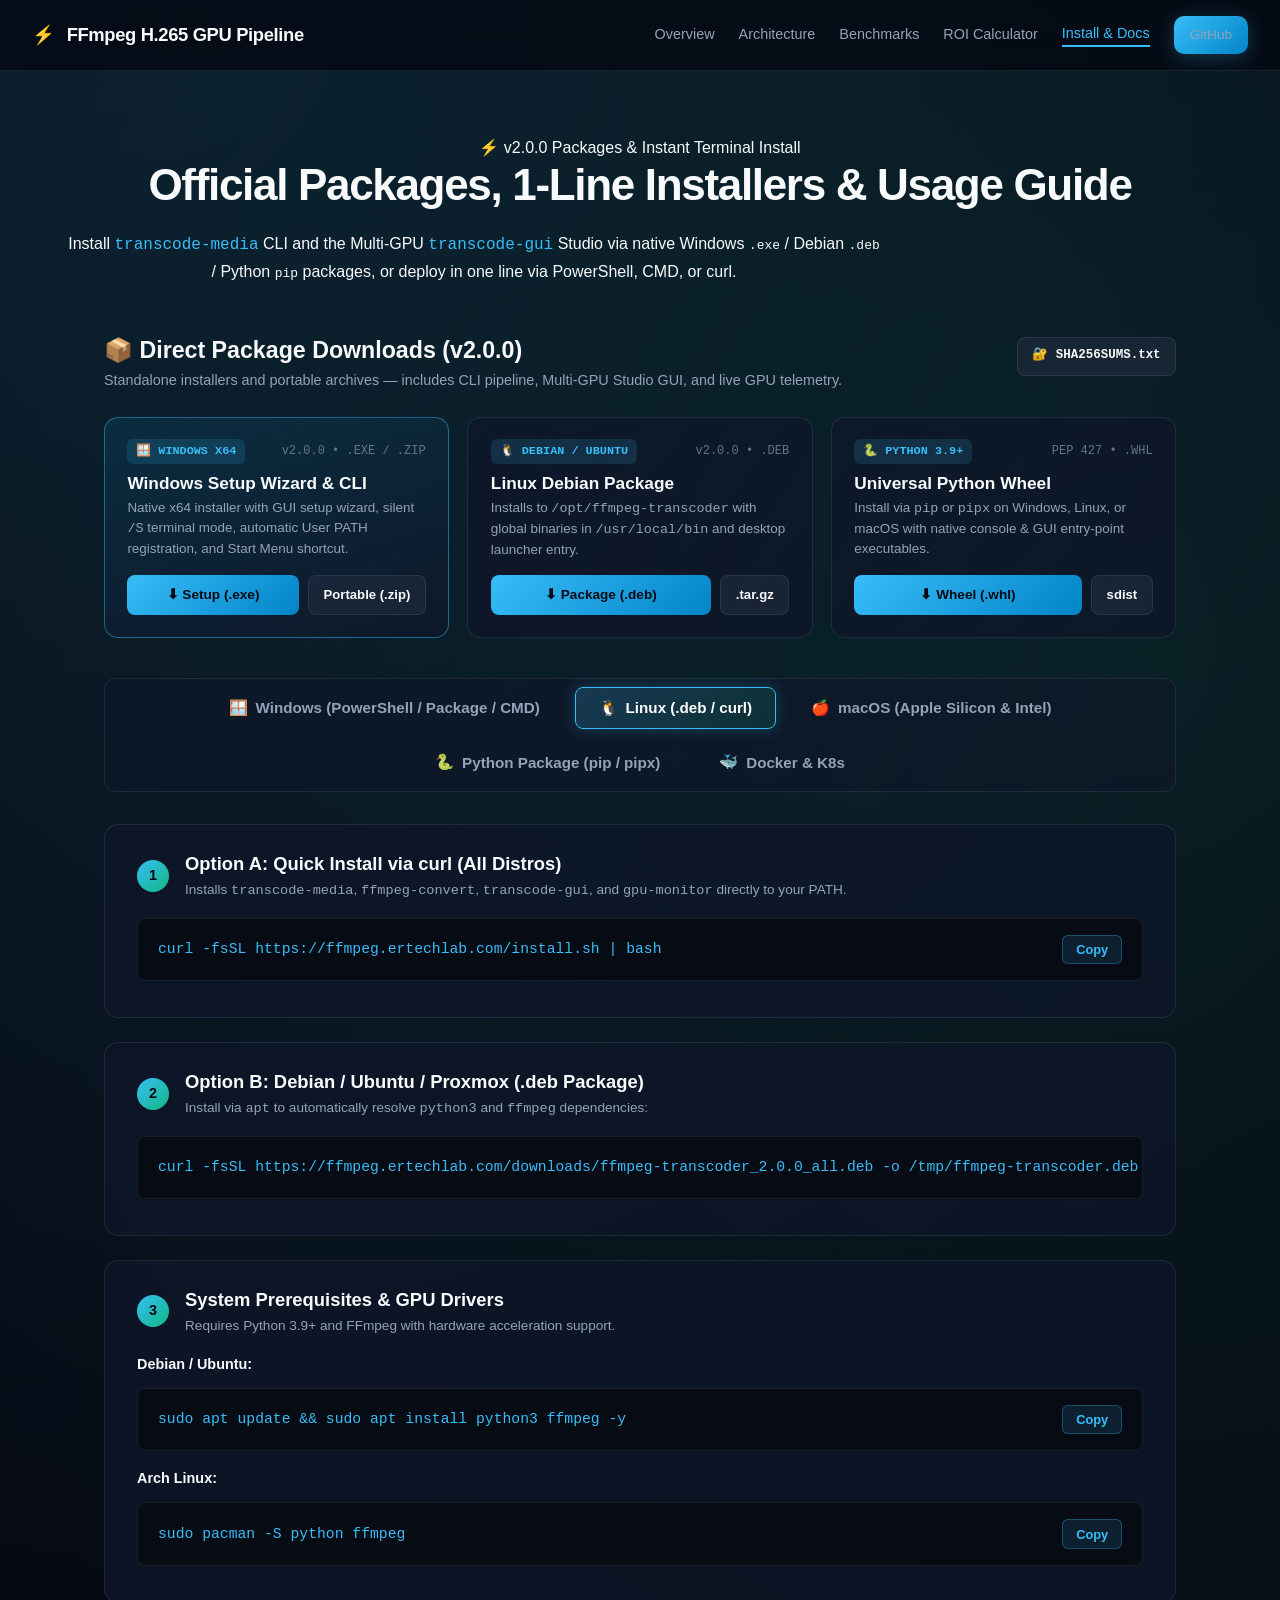
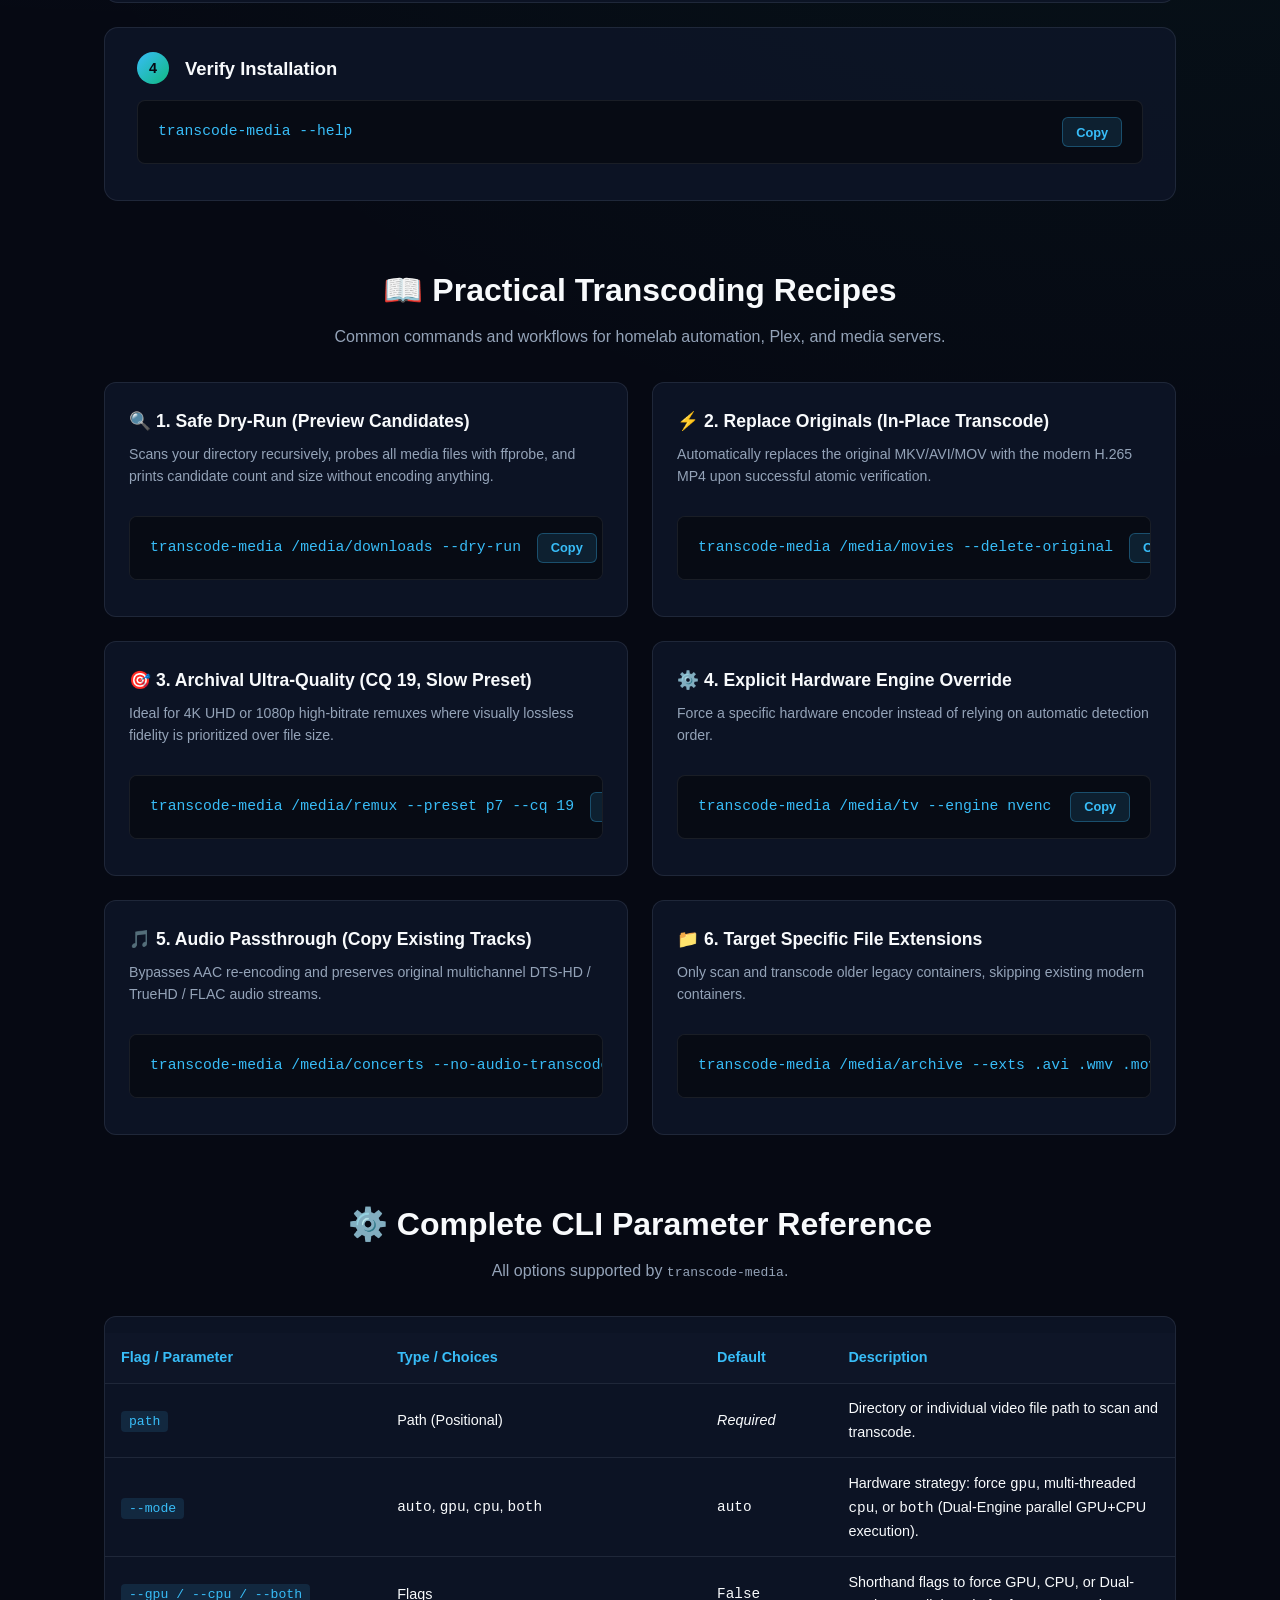
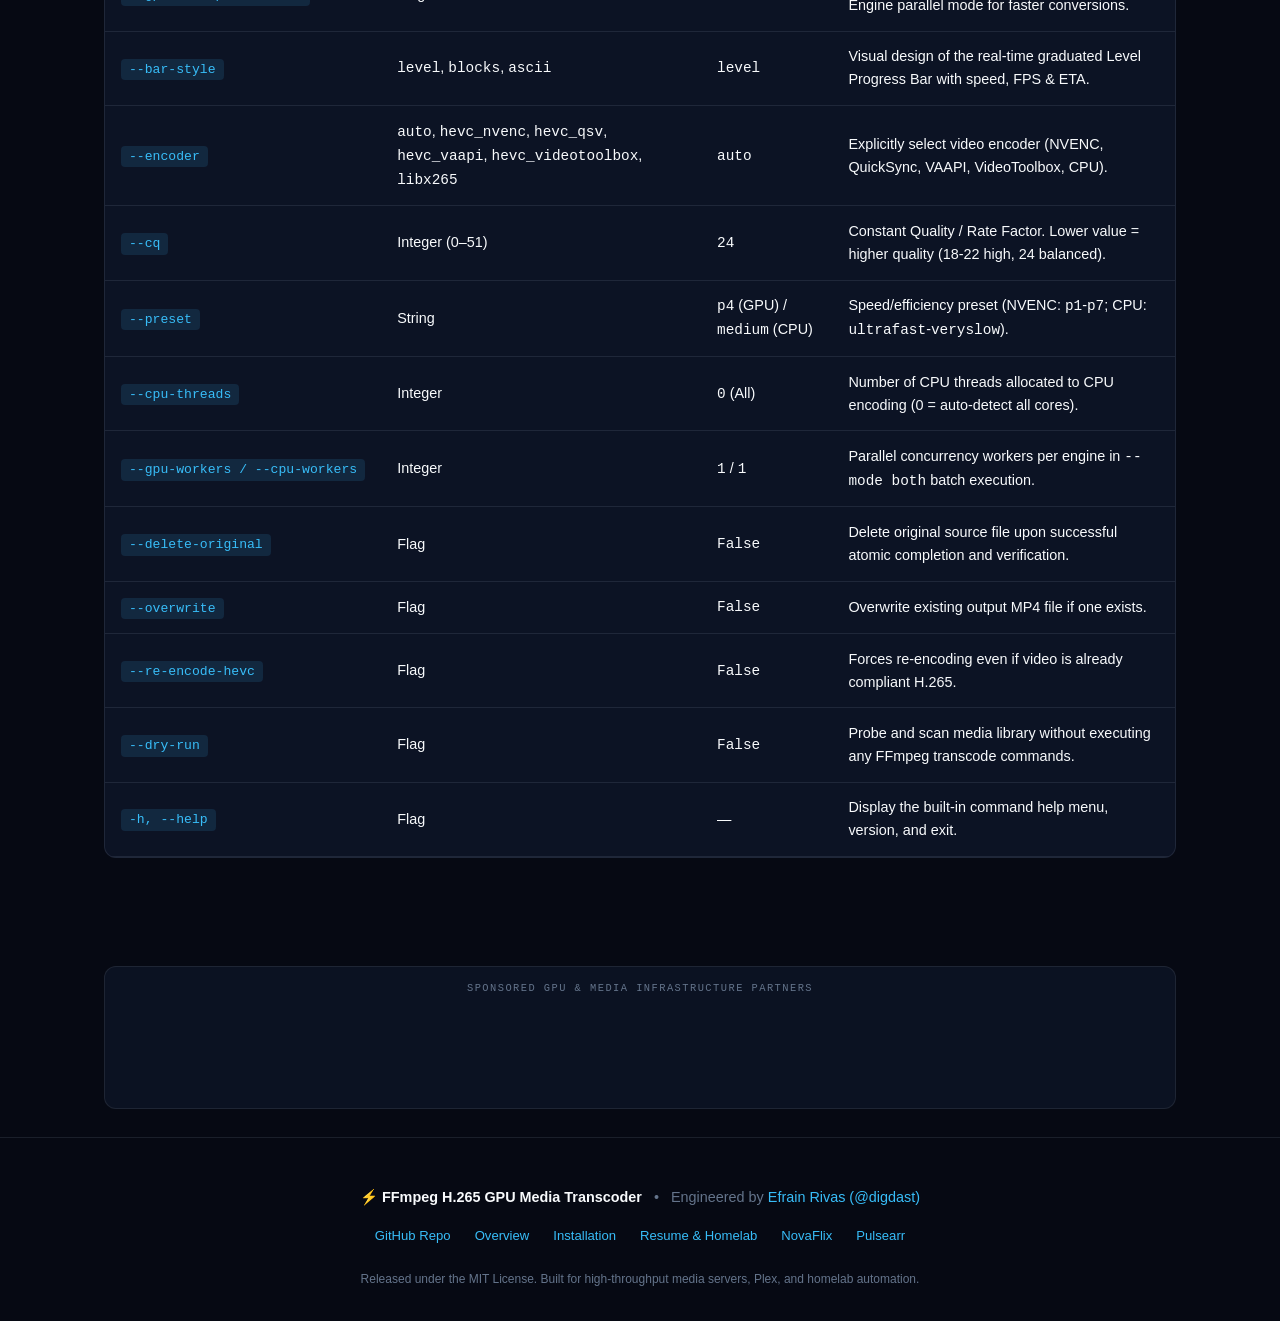
==== commit de0f6da1: "Sync latest production updates, assets, and telemetry configurations" ====
--- a/web/install.html
+++ b/web/install.html
@@ -10,6 +10,21 @@
   <link rel="preconnect" href="https://fonts.gstatic.com" crossorigin>
   <link href="https://fonts.googleapis.com/css2?family=Inter:wght@400;500;600;700;800&family=JetBrains+Mono:wght@400;500;600;700&display=swap" rel="stylesheet">
   <link rel="icon" type="image/svg+xml" href="data:image/svg+xml,<svg xmlns='http://www.w3.org/2000/svg' viewBox='0 0 24 24' fill='%2338bdf8'><path d='M13 2L3 14h9l-1 8 10-12h-9l1-8z'/></svg>">
+  <!-- Security Hardening & CSP (Optimized for AdSense & Performance) -->
+  <meta http-equiv="X-Content-Type-Options" content="nosniff">
+  <meta name="referrer" content="strict-origin-when-cross-origin">
+  <meta http-equiv="Permissions-Policy" content="camera=(), microphone=(), geolocation=()">
+  <meta http-equiv="Content-Security-Policy" content="default-src 'self' data: blob: https:; script-src 'self' 'unsafe-inline' 'unsafe-eval' https://pagead2.googlesyndication.com https://*.googlesyndication.com https://*.google.com https://*.doubleclick.net; style-src 'self' 'unsafe-inline' https://fonts.googleapis.com; font-src 'self' data: https://fonts.gstatic.com; img-src 'self' data: blob: https:; connect-src 'self' https://pagead2.googlesyndication.com https://ep1.adtrafficquality.google https://googleads.g.doubleclick.net https://*.google.com https://*.googlesyndication.com; frame-src 'self' https://googleads.g.doubleclick.net https://tpc.googlesyndication.com https://pagead2.googlesyndication.com https://*.google.com; child-src 'self' blob: https:;">
+
+  <!-- Google AdSense with Page-Level Auto-Ads -->
+  <script async src="https://pagead2.googlesyndication.com/pagead/js/adsbygoogle.js?client=ca-pub-1596056523034714"
+     crossorigin="anonymous"></script>
+  <script>
+    (adsbygoogle = window.adsbygoogle || []).push({
+      google_ad_client: "ca-pub-1596056523034714",
+      enable_page_level_ads: true
+    });
+  </script>
 </head>
 <body>
 
@@ -33,60 +48,219 @@
 
   <!-- Hero Section -->
   <header class="hero" style="padding: 4rem 1.5rem 2rem;">
-    <div class="hero-badge">⚡ Instant Deployment</div>
+    <div class="hero-badge">⚡ v2.0.0 Packages & Instant Terminal Install</div>
     <h1 class="hero-title" style="font-size: 2.75rem;">
-      Cross-Platform <span class="text-gradient">1-Line Installer</span> & Usage Guide
+      Official <span class="text-gradient">Packages, 1-Line Installers</span> & Usage Guide
     </h1>
-    <p class="hero-subtitle" style="max-width: 800px;">
-      Deploy <code style="color:var(--cyan); font-family:var(--font-mono);">transcode-media</code> across Linux, macOS, and Windows in seconds via curl or PowerShell. Complete with automatic hardware GPU detection and safety mechanisms.
+    <p class="hero-subtitle" style="max-width: 820px;">
+      Install <code style="color:var(--cyan); font-family:var(--font-mono);">transcode-media</code> CLI and the Multi-GPU <code style="color:var(--cyan); font-family:var(--font-mono);">transcode-gui</code> Studio via native Windows <code>.exe</code> / Debian <code>.deb</code> / Python <code>pip</code> packages, or deploy in one line via PowerShell, CMD, or curl.
     </p>
   </header>
 
   <!-- Main Container -->
-  <main class="container" style="max-width: 1100px; margin: 0 auto; padding: 1rem 1.5rem 5rem;">
+  <main class="container" style="max-width: 1120px; margin: 0 auto; padding: 1rem 1.5rem 5rem;">
+
+    <!-- Direct Download Packages Grid -->
+    <section id="packages" style="margin-bottom: 2.5rem;">
+      <div style="display: flex; align-items: baseline; justify-content: space-between; flex-wrap: wrap; gap: 0.75rem;">
+        <div>
+          <h2 style="font-size: 1.45rem; font-weight: 800;">📦 Direct Package Downloads (v2.0.0)</h2>
+          <p style="font-size: 0.9rem; color: var(--text-muted);">Standalone installers and portable archives — includes CLI pipeline, Multi-GPU Studio GUI, and live GPU telemetry.</p>
+        </div>
+        <a href="downloads/SHA256SUMS.txt" target="_blank" class="btn-dl-alt" style="font-family: var(--font-mono); font-size: 0.78rem;">
+          🔐 SHA256SUMS.txt
+        </a>
+      </div>
+
+      <div class="pkg-grid">
+        <!-- Card 1: Windows Setup EXE -->
+        <div class="pkg-card featured">
+          <div>
+            <div class="pkg-badge-row">
+              <span class="pkg-os-tag">🪟 Windows x64</span>
+              <span class="pkg-ver">v2.0.0 • .EXE / .ZIP</span>
+            </div>
+            <div class="pkg-title">Windows Setup Wizard & CLI</div>
+            <p class="pkg-desc">Native x64 installer with GUI setup wizard, silent <code>/S</code> terminal mode, automatic User PATH registration, and Start Menu shortcut.</p>
+          </div>
+          <div class="pkg-actions">
+            <a href="downloads/FFmpeg-Transcoder-Setup-x64.exe" download class="btn-dl">⬇ Setup (.exe)</a>
+            <a href="downloads/FFmpeg-Transcoder-Windows-Portable.zip" download class="btn-dl-alt">Portable (.zip)</a>
+          </div>
+        </div>
+
+        <!-- Card 2: Debian / Ubuntu DEB -->
+        <div class="pkg-card">
+          <div>
+            <div class="pkg-badge-row">
+              <span class="pkg-os-tag">🐧 Debian / Ubuntu</span>
+              <span class="pkg-ver">v2.0.0 • .DEB</span>
+            </div>
+            <div class="pkg-title">Linux Debian Package</div>
+            <p class="pkg-desc">Installs to <code>/opt/ffmpeg-transcoder</code> with global binaries in <code>/usr/local/bin</code> and desktop launcher entry.</p>
+          </div>
+          <div class="pkg-actions">
+            <a href="downloads/ffmpeg-transcoder_2.0.0_all.deb" download class="btn-dl">⬇ Package (.deb)</a>
+            <a href="downloads/ffmpeg-transcoder-linux-x64.tar.gz" download class="btn-dl-alt">.tar.gz</a>
+          </div>
+        </div>
+
+        <!-- Card 3: Python Wheel / pip -->
+        <div class="pkg-card">
+          <div>
+            <div class="pkg-badge-row">
+              <span class="pkg-os-tag">🐍 Python 3.9+</span>
+              <span class="pkg-ver">PEP 427 • .WHL</span>
+            </div>
+            <div class="pkg-title">Universal Python Wheel</div>
+            <p class="pkg-desc">Install via <code>pip</code> or <code>pipx</code> on Windows, Linux, or macOS with native console & GUI entry-point executables.</p>
+          </div>
+          <div class="pkg-actions">
+            <a href="downloads/ffmpeg_h265_transcoder-2.0.0-py3-none-any.whl" download class="btn-dl">⬇ Wheel (.whl)</a>
+            <a href="downloads/ffmpeg_h265_transcoder-2.0.0.tar.gz" download class="btn-dl-alt">sdist</a>
+          </div>
+        </div>
+      </div>
+    </section>
 
     <!-- OS Switcher Tabs -->
     <div class="os-tabs">
-      <button class="os-tab-btn active" data-tab="linux">
-        <span>🐧</span> Linux (Ubuntu / Debian / Arch / Fedora)
+      <button class="os-tab-btn active" data-tab="windows">
+        <span>🪟</span> Windows (PowerShell / Package / CMD)
+      </button>
+      <button class="os-tab-btn" data-tab="linux">
+        <span>🐧</span> Linux (.deb / curl)
       </button>
       <button class="os-tab-btn" data-tab="macos">
         <span>🍎</span> macOS (Apple Silicon & Intel)
       </button>
-      <button class="os-tab-btn" data-tab="windows">
-        <span>🪟</span> Windows (PowerShell & Terminal)
+      <button class="os-tab-btn" data-tab="python">
+        <span>🐍</span> Python Package (pip / pipx)
       </button>
       <button class="os-tab-btn" data-tab="docker">
-        <span>🐳</span> Docker & Container
+        <span>🐳</span> Docker & K8s
       </button>
     </div>
 
-    <!-- TAB 1: LINUX -->
-    <div class="tab-pane active" id="tab-linux">
+    <!-- TAB 1: WINDOWS -->
+    <div class="tab-pane active" id="tab-windows">
       <div class="steps-container">
 
+        <div class="step-card">
+          <div class="step-header">
+            <span class="step-num">1</span>
+            <div>
+              <div class="step-title">Option A: 1-Line PowerShell Install (PowerShell 5.1 & PowerShell 7+)</div>
+              <div style="font-size: 0.85rem; color: var(--text-muted);">Installs <code>transcode-media</code>, <code>ffmpeg-convert</code>, <code>transcode-gui</code>, and <code>gpu-monitor</code> to your User PATH (no Admin required).</div>
+            </div>
+          </div>
+          <div class="code-box">
+            <code id="curl-win">irm https://ffmpeg.ertechlab.com/install.ps1 | iex</code>
+            <button class="copy-mini-btn" onclick="copyText(this, document.getElementById('curl-win').innerText)">Copy</button>
+          </div>
+          <p style="font-size: 0.85rem; color: var(--text-muted); margin-top: 0.75rem; margin-bottom: 0.35rem;">
+            <strong>Windows Terminal / CMD / ExecutionPolicy-Safe 1-Liner:</strong> (Works from <code>cmd.exe</code>, Run dialog, or strict PowerShell policies)
+          </p>
+          <div class="code-box">
+            <code id="cmd-win-ps">powershell -NoProfile -ExecutionPolicy Bypass -Command "irm https://ffmpeg.ertechlab.com/install.ps1 | iex"</code>
+            <button class="copy-mini-btn" onclick="copyText(this, document.getElementById('cmd-win-ps').innerText)">Copy</button>
+          </div>
+          <p style="font-size: 0.85rem; color: var(--text-dim); margin-top: 0.5rem;">
+            CMD curl bootstrapper: <code style="color:var(--text-muted);">curl.exe -fsSL https://ffmpeg.ertechlab.com/install.cmd -o "%TEMP%\ff-install.cmd" && "%TEMP%\ff-install.cmd"</code>
+          </p>
+        </div>
+
+        <div class="step-card">
+          <div class="step-header">
+            <span class="step-num">2</span>
+            <div>
+              <div class="step-title">Option B: Native Windows Setup Package (.exe GUI or Silent /S)</div>
+              <div style="font-size: 0.85rem; color: var(--text-muted);">Prefer a standalone package? Download <a href="downloads/FFmpeg-Transcoder-Setup-x64.exe" style="color:var(--cyan); text-decoration:underline;">FFmpeg-Transcoder-Setup-x64.exe</a> or run unattended via PowerShell:</div>
+            </div>
+          </div>
+          <div class="code-box">
+            <code id="pkg-win-silent">irm https://ffmpeg.ertechlab.com/downloads/FFmpeg-Transcoder-Setup-x64.exe -OutFile "$env:TEMP\FFmpeg-Setup.exe"; Start-Process -Wait "$env:TEMP\FFmpeg-Setup.exe" -ArgumentList "/S"</code>
+            <button class="copy-mini-btn" onclick="copyText(this, document.getElementById('pkg-win-silent').innerText)">Copy</button>
+          </div>
+          <div style="display: flex; gap: 0.75rem; flex-wrap: wrap; margin-top: 0.75rem;">
+            <a href="downloads/FFmpeg-Transcoder-Setup-x64.exe" download class="btn-primary" style="padding: 0.5rem 1.1rem; font-size: 0.85rem;">⬇ Download Setup (.exe)</a>
+            <a href="downloads/FFmpeg-Transcoder-Windows-Portable.zip" download class="btn-secondary" style="padding: 0.5rem 1.1rem; font-size: 0.85rem;">⬇ Download Portable (.zip)</a>
+          </div>
+        </div>
+
+        <div class="step-card">
+          <div class="step-header">
+            <span class="step-num">3</span>
+            <div>
+              <div class="step-title">System Prerequisites via WinGet (Python 3 & FFmpeg)</div>
+              <div style="font-size: 0.85rem; color: var(--text-muted);">If Python 3 or FFmpeg are not yet installed on Windows, install both with full NVENC/QSV/AMF codecs in one command:</div>
+            </div>
+          </div>
+          <div class="code-box">
+            <code>winget install --id Python.Python.3.12 -e; winget install --id Gyan.FFmpeg -e</code>
+            <button class="copy-mini-btn" onclick="copyText(this, 'winget install --id Python.Python.3.12 -e; winget install --id Gyan.FFmpeg -e')">Copy</button>
+          </div>
+        </div>
+
+        <div class="step-card">
+          <div class="step-header">
+            <span class="step-num">4</span>
+            <div>
+              <div class="step-title">Launch CLI or Multi-GPU Studio GUI</div>
+              <div style="font-size: 0.85rem; color: var(--text-muted);">Run immediately in PowerShell, Windows Terminal, or CMD — or open <strong>FFmpeg H.265 Transcoder Studio</strong> from Start Menu:</div>
+            </div>
+          </div>
+          <div class="code-box">
+            <code>transcode-media "D:\Media\Movies" --dry-run</code>
+            <button class="copy-mini-btn" onclick="copyText(this, 'transcode-media \"D:\\Media\\Movies\" --dry-run')">Copy</button>
+          </div>
+          <div class="code-box">
+            <code>transcode-gui</code>
+            <button class="copy-mini-btn" onclick="copyText(this, 'transcode-gui')">Copy</button>
+          </div>
+        </div>
+
+      </div>
+    </div>
+
+    <!-- TAB 2: LINUX -->
+    <div class="tab-pane" id="tab-linux">
+      <div class="steps-container">
+
         <!-- Step 1: 1-Line Curl -->
         <div class="step-card">
           <div class="step-header">
             <span class="step-num">1</span>
             <div>
-              <div class="step-title">Quick Install via curl (Recommended)</div>
-              <div style="font-size: 0.85rem; color: var(--text-muted);">Installs <code>transcode-media</code> and alias <code>ffmpeg-convert</code> directly to your PATH.</div>
+              <div class="step-title">Option A: Quick Install via curl (All Distros)</div>
+              <div style="font-size: 0.85rem; color: var(--text-muted);">Installs <code>transcode-media</code>, <code>ffmpeg-convert</code>, <code>transcode-gui</code>, and <code>gpu-monitor</code> directly to your PATH.</div>
             </div>
           </div>
           <div class="code-box">
             <code id="curl-linux">curl -fsSL https://ffmpeg.ertechlab.com/install.sh | bash</code>
             <button class="copy-mini-btn" onclick="copyText(this, document.getElementById('curl-linux').innerText)">Copy</button>
           </div>
-          <p style="font-size: 0.85rem; color: var(--text-dim); margin-top: 0.5rem;">
-            Alternative GitHub raw source: <code style="color:var(--text-muted);">curl -fsSL https://raw.githubusercontent.com/digdast/ffmpeg_convert_h265_mp4/main/install.sh | bash</code>
-          </p>
-        </div>
-
-        <!-- Step 2: Prerequisites -->
+        </div>
+
+        <!-- Step 2: Debian/Ubuntu .deb Package -->
         <div class="step-card">
           <div class="step-header">
             <span class="step-num">2</span>
+            <div>
+              <div class="step-title">Option B: Debian / Ubuntu / Proxmox (.deb Package)</div>
+              <div style="font-size: 0.85rem; color: var(--text-muted);">Install via <code>apt</code> to automatically resolve <code>python3</code> and <code>ffmpeg</code> dependencies:</div>
+            </div>
+          </div>
+          <div class="code-box">
+            <code id="deb-linux">curl -fsSL https://ffmpeg.ertechlab.com/downloads/ffmpeg-transcoder_2.0.0_all.deb -o /tmp/ffmpeg-transcoder.deb && sudo apt install -y /tmp/ffmpeg-transcoder.deb</code>
+            <button class="copy-mini-btn" onclick="copyText(this, document.getElementById('deb-linux').innerText)">Copy</button>
+          </div>
+        </div>
+
+        <!-- Step 3: Prerequisites -->
+        <div class="step-card">
+          <div class="step-header">
+            <span class="step-num">3</span>
             <div>
               <div class="step-title">System Prerequisites & GPU Drivers</div>
               <div style="font-size: 0.85rem; color: var(--text-muted);">Requires Python 3.9+ and FFmpeg with hardware acceleration support.</div>
@@ -102,15 +276,12 @@
             <code>sudo pacman -S python ffmpeg</code>
             <button class="copy-mini-btn" onclick="copyText(this, 'sudo pacman -S python ffmpeg')">Copy</button>
           </div>
-          <p style="font-size: 0.85rem; color: var(--text-muted); margin-top: 0.75rem;">
-            💡 <em>For NVIDIA NVENC acceleration on Linux, ensure the proprietary NVIDIA display driver is loaded (<code style="color:var(--cyan);">nvidia-smi</code>).</em>
-          </p>
-        </div>
-
-        <!-- Step 3: Verification -->
-        <div class="step-card">
-          <div class="step-header">
-            <span class="step-num">3</span>
+        </div>
+
+        <!-- Step 4: Verification -->
+        <div class="step-card">
+          <div class="step-header">
+            <span class="step-num">4</span>
             <div>
               <div class="step-title">Verify Installation</div>
             </div>
@@ -124,7 +295,7 @@
       </div>
     </div>
 
-    <!-- TAB 2: MACOS -->
+    <!-- TAB 3: MACOS -->
     <div class="tab-pane" id="tab-macos">
       <div class="steps-container">
 
@@ -175,55 +346,35 @@
       </div>
     </div>
 
-    <!-- TAB 3: WINDOWS -->
-    <div class="tab-pane" id="tab-windows">
+    <!-- TAB 4: PYTHON PIP / PIPX -->
+    <div class="tab-pane" id="tab-python">
       <div class="steps-container">
 
         <div class="step-card">
           <div class="step-header">
             <span class="step-num">1</span>
             <div>
-              <div class="step-title">1-Line PowerShell Installation</div>
-              <div style="font-size: 0.85rem; color: var(--text-muted);">Runs in standard Windows PowerShell (5.1) or PowerShell Core (7+). No admin rights required.</div>
-            </div>
-          </div>
-          <div class="code-box">
-            <code id="curl-win">irm https://ffmpeg.ertechlab.com/install.ps1 | iex</code>
-            <button class="copy-mini-btn" onclick="copyText(this, document.getElementById('curl-win').innerText)">Copy</button>
-          </div>
-          <p style="font-size: 0.85rem; color: var(--text-dim); margin-top: 0.5rem;">
-            Alternative GitHub raw source: <code style="color:var(--text-muted);">irm https://raw.githubusercontent.com/digdast/ffmpeg_convert_h265_mp4/main/install.ps1 | iex</code>
-          </p>
+              <div class="step-title">Install Official Wheel via pip (Windows / Linux / macOS)</div>
+              <div style="font-size: 0.85rem; color: var(--text-muted);">Generates native OS executables for <code>transcode-media</code>, <code>ffmpeg-convert</code>, <code>transcode-gui</code>, and <code>gpu-monitor</code>:</div>
+            </div>
+          </div>
+          <div class="code-box">
+            <code id="pip-whl">pip install https://ffmpeg.ertechlab.com/downloads/ffmpeg_h265_transcoder-2.0.0-py3-none-any.whl</code>
+            <button class="copy-mini-btn" onclick="copyText(this, document.getElementById('pip-whl').innerText)">Copy</button>
+          </div>
         </div>
 
         <div class="step-card">
           <div class="step-header">
             <span class="step-num">2</span>
             <div>
-              <div class="step-title">Prerequisites via Windows Package Manager (winget)</div>
-              <div style="font-size: 0.85rem; color: var(--text-muted);">If Python or FFmpeg are not already in your Windows PATH, install both with a single command:</div>
-            </div>
-          </div>
-          <div class="code-box">
-            <code>winget install Python.Python.3.12 Gyan.FFmpeg</code>
-            <button class="copy-mini-btn" onclick="copyText(this, 'winget install Python.Python.3.12 Gyan.FFmpeg')">Copy</button>
-          </div>
-          <p style="font-size: 0.85rem; color: var(--text-muted); margin-top: 0.75rem;">
-            💡 <em>Gyan.FFmpeg includes full NVIDIA NVENC and Intel QuickSync hardware codecs out of the box.</em>
-          </p>
-        </div>
-
-        <div class="step-card">
-          <div class="step-header">
-            <span class="step-num">3</span>
-            <div>
-              <div class="step-title">Instant Global Execution</div>
-              <div style="font-size: 0.85rem; color: var(--text-muted);">Both <code>transcode-media</code> and <code>ffmpeg-convert</code> are available in CMD and PowerShell:</div>
-            </div>
-          </div>
-          <div class="code-box">
-            <code>transcode-media "D:\Media\Movies" --dry-run</code>
-            <button class="copy-mini-btn" onclick="copyText(this, 'transcode-media \"D:\\Media\\Movies\" --dry-run')">Copy</button>
+              <div class="step-title">Isolated Global CLI Install via pipx</div>
+              <div style="font-size: 0.85rem; color: var(--text-muted);">Ideal on externally-managed Python environments (Ubuntu 24.04+, Debian 12+, macOS Homebrew):</div>
+            </div>
+          </div>
+          <div class="code-box">
+            <code id="pipx-whl">pipx install https://ffmpeg.ertechlab.com/downloads/ffmpeg_h265_transcoder-2.0.0-py3-none-any.whl</code>
+            <button class="copy-mini-btn" onclick="copyText(this, document.getElementById('pipx-whl').innerText)">Copy</button>
           </div>
         </div>
 
@@ -457,6 +608,22 @@
     </section>
 
   </main>
+
+  <!-- Google AdSense Responsive Display Unit -->
+  <div style="max-width: 1120px; margin: 1.75rem auto; padding: 0 1.5rem;">
+    <div style="background: rgba(15, 23, 42, 0.7); border: 1px solid rgba(255, 255, 255, 0.08); border-radius: 12px; padding: 0.85rem 1rem; text-align: center; overflow: hidden;">
+      <div style="font-family: monospace; font-size: 0.65rem; text-transform: uppercase; letter-spacing: 0.14em; color: #64748b; margin-bottom: 0.45rem;">Sponsored GPU &amp; Media Infrastructure Partners</div>
+      <ins class="adsbygoogle"
+           style="display:block; min-height:90px;"
+           data-ad-client="ca-pub-1596056523034714"
+           data-ad-slot="auto"
+           data-ad-format="auto"
+           data-full-width-responsive="true"></ins>
+      <script>
+        (adsbygoogle = window.adsbygoogle || []).push({});
+      </script>
+    </div>
+  </div>
 
   <!-- Footer -->
   <footer>
--- a/web/css/style.css
+++ b/web/css/style.css
@@ -765,4 +765,120 @@
   white-space: nowrap;
 }
 
-
+/* Package Download Cards */
+.pkg-grid {
+  display: grid;
+  grid-template-columns: repeat(auto-fit, minmax(245px, 1fr));
+  gap: 1.15rem;
+  margin: 1.5rem 0 2.25rem;
+}
+
+.pkg-card {
+  background: var(--bg-card);
+  border: 1px solid var(--border);
+  border-radius: 14px;
+  padding: 1.35rem 1.4rem;
+  display: flex;
+  flex-direction: column;
+  justify-content: space-between;
+  gap: 0.9rem;
+  transition: transform 0.2s ease, border-color 0.2s ease, box-shadow 0.2s ease;
+}
+
+.pkg-card:hover {
+  transform: translateY(-3px);
+  border-color: var(--cyan);
+  box-shadow: 0 8px 28px rgba(0, 0, 0, 0.45);
+}
+
+.pkg-card.featured {
+  border-color: rgba(56, 189, 248, 0.45);
+  background: linear-gradient(160deg, rgba(14, 165, 233, 0.12), rgba(15, 23, 42, 0.85));
+}
+
+.pkg-badge-row {
+  display: flex;
+  align-items: center;
+  justify-content: space-between;
+  gap: 0.5rem;
+}
+
+.pkg-os-tag {
+  font-family: var(--font-mono);
+  font-size: 0.74rem;
+  font-weight: 700;
+  padding: 0.2rem 0.55rem;
+  border-radius: 6px;
+  background: rgba(56, 189, 248, 0.14);
+  color: var(--cyan);
+  text-transform: uppercase;
+}
+
+.pkg-ver {
+  font-family: var(--font-mono);
+  font-size: 0.75rem;
+  color: var(--text-dim);
+}
+
+.pkg-title {
+  font-size: 1.08rem;
+  font-weight: 700;
+  color: var(--text-main);
+  margin-top: 0.35rem;
+}
+
+.pkg-desc {
+  font-size: 0.84rem;
+  color: var(--text-muted);
+  line-height: 1.5;
+}
+
+.pkg-actions {
+  display: flex;
+  gap: 0.6rem;
+  flex-wrap: wrap;
+}
+
+.btn-dl {
+  display: inline-flex;
+  align-items: center;
+  justify-content: center;
+  gap: 0.45rem;
+  padding: 0.55rem 1rem;
+  border-radius: 8px;
+  font-size: 0.85rem;
+  font-weight: 700;
+  background: linear-gradient(135deg, var(--cyan), #0284c7);
+  color: #060913;
+  transition: all 0.2s ease;
+  flex: 1;
+  text-align: center;
+}
+
+.btn-dl:hover {
+  filter: brightness(1.1);
+  box-shadow: 0 4px 16px var(--cyan-glow);
+}
+
+.btn-dl-alt {
+  display: inline-flex;
+  align-items: center;
+  justify-content: center;
+  gap: 0.4rem;
+  padding: 0.55rem 0.9rem;
+  border-radius: 8px;
+  font-size: 0.82rem;
+  font-weight: 600;
+  background: rgba(30, 41, 59, 0.75);
+  border: 1px solid var(--border);
+  color: var(--text-main);
+  transition: all 0.2s ease;
+}
+
+.btn-dl-alt:hover {
+  border-color: var(--cyan);
+  color: var(--cyan);
+}
+
+
+
